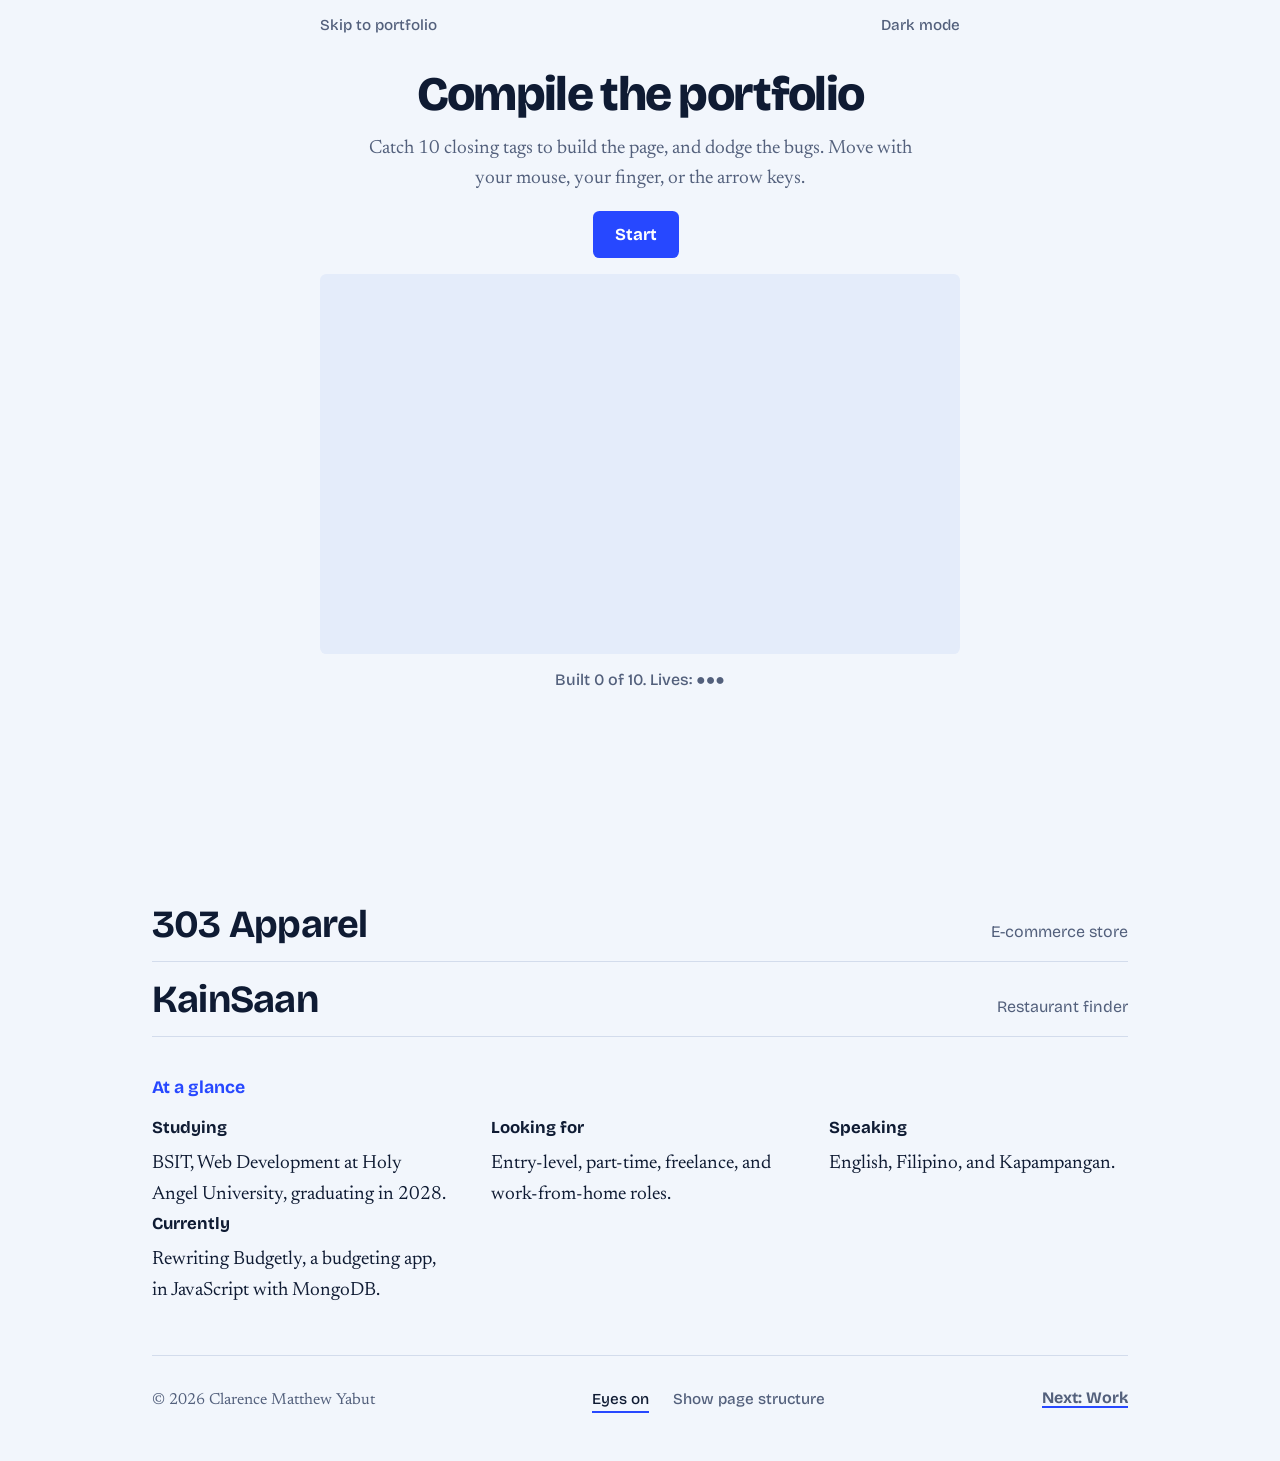
==== portfolio-site/index.html @ e2166342 "Fixed Bugs: Broken Eyes animation. Missing Image files added." ====
<!DOCTYPE html>
<html lang="en">
<head>
<meta charset="utf-8">
<meta name="viewport" content="width=device-width, initial-scale=1, viewport-fit=cover">
<title>Clarence Matthew Yabut – Web Developer</title>
<meta name="description" content="Clarence Matthew Yabut is a web development student in Angeles City building full-stack web apps. See his projects and certifications, and get in touch.">
<meta name="theme-color" content="#2748ff">
<meta property="og:type" content="website">
<meta property="og:title" content="Clarence Matthew Yabut, Web Developer">
<meta property="og:description" content="Full-stack web projects, certifications, and contact details.">
<link rel="icon" href="favicon.svg" type="image/svg+xml">
<link rel="stylesheet" href="https://fonts.googleapis.com/css2?family=Bricolage+Grotesque:opsz,wght@12..96,400;12..96,500;12..96,700;12..96,800&family=Newsreader:opsz,wght@6..72,400;6..72,500&display=swap">
<link rel="stylesheet" href="css/styles.css">
</head>
<body>
<div id="game" role="dialog" aria-modal="true" aria-labelledby="gtitle">
  <noscript><style>#game{display:none}</style></noscript>
  <div class="gtop"><button class="pill" type="button" id="gskip">Skip to portfolio</button><button class="pill" type="button" data-theme-toggle>Dark mode</button></div>
  <h1 id="gtitle">Compile the portfolio</h1>
  <p id="gmsg">Catch 10 closing tags to build the page, and dodge the bugs. Move with your mouse, your finger, or the arrow keys.</p>
  <button class="cta" type="button" id="gstart">Start</button>
  <canvas id="gcv" aria-hidden="true"></canvas>
  <p id="ghud">Built 0 of 10. Lives: ●●●</p>
</div>
<div id="lb" hidden><img alt=""><button class="pill" type="button" id="lbx">Close</button></div>
<div id="prog" aria-hidden="true"></div>
<div class="eyes" id="eyes" aria-hidden="true"></div>
<div class="wrap">
  <header class="top">
    <a class="logo" href="#home" aria-label="Clarence Yabut, home"><svg viewBox="125 200 385 180" fill="none" stroke-width="14" stroke-linejoin="miter" stroke-linecap="butt" aria-hidden="true"><path d="M245 217 L160 292 L245 367" stroke="currentColor"/><path class="sl" d="M335 217 L268 367" stroke="var(--accent)"/><path d="M358 218 L413 270 M497 215 L347 367" stroke="currentColor"/></svg></a>
    <nav aria-label="Main">
      <a href="#work">Work</a>
      <a href="#about">About</a>
      <a href="#certifications">Certifications</a>
      <a href="#recommendations">Recommendations</a>
      <a href="#contact">Contact</a>
    </nav>
    <button class="pill" type="button" data-theme-toggle>Dark mode</button>
  </header>

  <main id="main">
    <div data-view="home" data-title="Home">
      <div class="hero">
        <svg class="hero-mark" viewBox="125 200 385 180" fill="none" stroke-width="10" stroke-linecap="butt" stroke-linejoin="miter" aria-hidden="true"><path pathLength="1" d="M245 217 L160 292 L245 367" stroke="currentColor"/><path pathLength="1" d="M335 217 L268 367" stroke="var(--accent)"/><path pathLength="1" d="M358 218 L413 270" stroke="currentColor"/><path pathLength="1" d="M497 215 L347 367" stroke="currentColor"/></svg>
        <h1 class="name" tabindex="-1">Clarence <span>Yabut</span></h1>
        <p class="lede">I build web apps from the database up, and I care how they feel to use.</p>
        <p class="status"><i aria-hidden="true"></i><span><b>Open to work:</b> entry-level, part-time, freelance, and remote. I’m in Angeles City, where it’s <b id="clock">–</b> right now.</span></p>
        <a class="cta" href="#work">See my work</a><a class="cta alt" href="#contact">Get in touch</a>
      </div>
      <div class="page">
        <h2>Recent projects</h2>
        <ul class="big-links">
          <li><a href="#ridersafe">RiderSafe<small>Rider safety app</small></a></li>
          <li><a href="#work">303 Apparel<small>E-commerce store</small></a></li>
          <li><a href="#work">KainSaan<small>Restaurant finder</small></a></li>
        </ul>
        <h2>At a glance</h2>
        <div class="cols facts">
          <div><b>Studying</b><p>BSIT, Web Development at Holy Angel University, graduating in 2028.</p></div>
          <div><b>Looking for</b><p>Entry-level, part-time, freelance, and work-from-home roles.</p></div>
          <div><b>Speaking</b><p>English, Filipino, and Kapampangan.</p></div>
          <div><b>Currently</b><p>Rewriting Budgetly, a budgeting app, in JavaScript with MongoDB.</p></div>
        </div>
      </div>
    </div>

    <div class="page" data-view="work" data-title="Work" hidden>
      <h1 tabindex="-1">Work</h1>
      <article class="project">
        <div><h3>RiderSafe</h3><p class="meta">Academic project that I led. PHP, MySQL, JavaScript, and AJAX.</p><button class="zoom" type="button" aria-label="View the RiderSafe logo larger"><img class="thumb sq" src="assets/img/ridersafe-logo.jpg" alt="RiderSafe logo: a blue motorcycle helmet on a map pin with a green check mark" width="640" height="640" loading="lazy"></button></div>
        <div><p>A motorcycle rider safety app with scheduled GPS check-ins and an emergency SOS. It was deployed and stayed public for several months.</p><a href="#ridersafe">Read the case study</a></div>
      </article>
      <article class="project">
        <div><h3>303 Apparel</h3><p class="meta">Group project with five classmates, led by me. HTML, CSS, JavaScript, Node.js, Express, and MongoDB.</p><button class="zoom" type="button" aria-label="View the 303 Apparel logo larger"><img class="thumb sq" src="assets/img/303-apparel-logo.jpg" alt="303 Apparel logo: a cream square frame with the brand name in bold type on navy" width="640" height="640" loading="lazy"></button></div>
        <div><p>A full-stack apparel store with a product catalog, search and filters, a cart and checkout, promo codes, and an admin dashboard for managing products, customers, and messages. It’s a demo store built for class, so nothing is actually sold.</p><a href="https://three03apparel-store.onrender.com/index.html" target="_blank" rel="noopener">Live demo</a>&emsp;<a href="https://github.com/thebeancheese/303apparel-store" target="_blank" rel="noopener">GitHub</a></div>
      </article>
      <article class="project">
        <div><h3>KainSaan</h3><p class="meta">Group project with two classmates, led by me. Express and MongoDB, deployed on Render.</p><button class="zoom" type="button" aria-label="View the KainSaan logo larger"><img class="thumb sq" src="assets/img/kainsaan-logo.jpg" alt="KainSaan logo: a red map pin with a small yellow jeepney on top, on teal" width="640" height="640" loading="lazy"></button></div>
        <div><p>A restaurant finder that helps people decide where to eat. Visitors browse restaurants and cuisines, and there’s an admin page for the data.</p><a href="https://kainsaan.onrender.com/" target="_blank" rel="noopener">Live site</a></div>
      </article>
      <article class="project">
        <div><h3>Coursework projects</h3><p class="meta">HTML, CSS, JavaScript, PHP, Java, Python, SQL, MongoDB</p></div>
        <div><p>Projects from my web programming, dynamic web applications, and information management classes, all kept in GitHub repositories.</p><a href="https://github.com/cm-f-yabut11" target="_blank" rel="noopener">Browse my GitHub</a></div>
      </article>
      <article class="project">
        <div><h3>Student council events</h3><p class="meta">Events Committee, July 2024 to March 2026</p></div>
        <div><p>I helped plan, prepare, and run department events, coordinating with council members and other students.</p></div>
      </article>
    </div>

    <div class="page" data-view="ridersafe" data-title="RiderSafe" hidden>
      <a class="back" href="#work">Back to work</a>
      <h1 tabindex="-1">RiderSafe</h1>
      <p>A full-stack web app for motorcycle rider safety, scheduled check-ins, and emergency communication. I came up with the concept, led the planning, and built and deployed it with my group.</p>
      <div class="demo">
        <div class="stage"><button class="sos" id="sos" type="button">SOS</button></div>
        <div class="controls">
          <label><span>Color</span><span class="sw" id="sw"></span></label>
          <label><span>Size</span><input type="range" id="size" min="64" max="140" value="96" aria-label="Button size"></label>
          <label><span>Text</span><input type="text" id="txt" value="SOS" maxlength="8" aria-label="Button text"></label>
        </div>
        <p id="msg" aria-live="polite">Try it: riders can customize their safety button like this. Tap it to send a check-in.</p>
      </div>
      <h2>What I built</h2>
      <ul class="feat">
        <li>Sign-up and login with password hashing and PHP session management.</li>
        <li>GPS check-ins using the browser’s Geolocation API, with missed check-in detection and adjustable monitoring intervals.</li>
        <li>An emergency SOS system with AJAX dashboards, notifications, and Google Maps location sharing.</li>
        <li>A responsive, mobile-first interface with a customizable safety button (color, size, sound, and text).</li>
      </ul>
      <h2>Result</h2>
      <p>The app was deployed and stayed publicly accessible for several months. I completed about 80–90% of the planned functionality.</p>
      <p>Built with PHP, MySQL, JavaScript, HTML, CSS, AJAX, Google Maps, and the HTML5 Geolocation API.</p>
    </div>

    <div class="page" data-view="about" data-title="About" hidden>
      <h1 tabindex="-1">About</h1>
      <p>I’m a third-year BSIT Web Development student at Holy Angel University. I build projects with HTML, CSS, JavaScript, PHP, and databases, and I also design in Figma and create content.</p>
      <p>Before tech, I worked at school bazaars and on a student council events team, which taught me sales, customer service, and working with a group. I speak English, Filipino, and Kapampangan.</p>
      <h2>Skills</h2>
      <div class="filters" role="group" aria-label="Filter skills"><button class="pill" type="button" data-f="all" aria-pressed="true">All</button><button class="pill" type="button" data-f="web" aria-pressed="false">Web</button><button class="pill" type="button" data-f="data" aria-pressed="false">Databases</button><button class="pill" type="button" data-f="design" aria-pressed="false">Design</button></div>
      <ul class="stack" aria-label="Skills">
        <li data-g="web">HTML</li><li data-g="web">CSS</li><li data-g="web">JavaScript</li><li data-g="web">PHP</li><li data-g="web">Java</li><li data-g="web">Python</li><li data-g="data">MySQL</li><li data-g="data">MongoDB</li><li data-g="design">Figma</li><li data-g="design">Canva</li>
      </ul>
      <div class="cols">
        <div><h2>Education</h2><ul class="tl"><li><b>BSIT, Web Development</b><span>Holy Angel University, June 2024 to 2028</span></li><li><b>ABM</b><span>Holy Family Academy, 2022 to 2024</span></li></ul></div>
        <div><h2>Experience</h2><ul class="tl"><li><b>Events Committee</b><span>College Student Council, July 2024 to March 2026</span></li><li><b>Bazaar team</b><span>School and community bazaar, December 2023 to March 2024</span></li></ul></div>
        <div><h2>Languages</h2><ul class="tl"><li><b>Kapampangan</b><span>Native</span></li><li><b>Filipino</b><span>Fluent</span></li><li><b>English</b><span>Fluent</span></li></ul></div>
      </div>
    </div>

    <div class="page" data-view="certifications" data-title="Certifications" hidden>
      <h1 tabindex="-1">Certifications</h1>
      <div class="filters" role="group" aria-label="Filter certifications"><button class="pill" type="button" data-f="all" aria-pressed="true">All</button><button class="pill" type="button" data-f="web" aria-pressed="false">Web</button><button class="pill" type="button" data-f="creative" aria-pressed="false">Design and marketing</button><button class="pill" type="button" data-f="it" aria-pressed="false">IT</button></div>
      <ul class="cert">
        <li><time>Aug 2026</time><div><b>Content Marketing Certified</b><small>HubSpot Academy</small></div></li>
        <li><time>Aug 2026</time><div><b>Introduction to Graphic Design; Basics of UI/UX</b><small>Simplilearn</small></div></li>
        <li><time>Aug 2026</time><div><b>Website UI/UX Designing using ChatGPT</b><small>Simplilearn</small></div></li>
        <li><time>Oct 2025</time><div><b>JavaScript Essentials 1</b><small>Cisco Networking Academy</small></div></li>
        <li><time>Oct 2025</time><div><b>Responsive Web Design</b><small>freeCodeCamp</small></div></li>
        <li><time>Sep 2025</time><div><b>Introduction to Figma</b><small>Simplilearn</small></div></li>
        <li><time>Mar 2025</time><div><b>CompTIA IT Fundamentals+ (ITF+)</b><small>CompTIA</small></div></li>
      </ul>
    </div>

    <div class="page" data-view="recommendations" data-title="Recommendations" hidden>
      <h1 tabindex="-1">Recommendations</h1>
      <p>What the people I’ve worked with and learned from have to say.</p>
      <div class="filters" role="group" aria-label="Filter recommendations"><button class="pill" type="button" data-f="all" aria-pressed="true">All</button><button class="pill" type="button" data-f="faculty" aria-pressed="false">Faculty</button><button class="pill" type="button" data-f="stuco" aria-pressed="false">Student council</button><button class="pill" type="button" data-f="peers" aria-pressed="false">Classmates</button></div>
      <div class="quotes">
        <figure class="quote" data-g="faculty"><span class="tag">Sample</span><blockquote><p>Lorem ipsum dolor sit amet, consectetur adipiscing elit, sed do eiusmod tempor incididunt ut labore et dolore magna aliqua.</p></blockquote><figcaption><b>Lorem Ipsum</b><span>Dolor sit amet, consectetur</span></figcaption></figure>
        <figure class="quote" data-g="faculty"><span class="tag">Sample</span><blockquote><p>Ut enim ad minim veniam, quis nostrud exercitation ullamco laboris nisi ut aliquip ex ea commodo consequat.</p></blockquote><figcaption><b>Dolor Sitamet</b><span>Adipiscing elit, sed do</span></figcaption></figure>
        <figure class="quote" data-g="stuco"><span class="tag">Sample</span><blockquote><p>Duis aute irure dolor in reprehenderit in voluptate velit esse cillum dolore eu fugiat nulla pariatur.</p></blockquote><figcaption><b>Consectetur Elit</b><span>Eiusmod tempor incididunt</span></figcaption></figure>
        <figure class="quote" data-g="peers"><span class="tag">Sample</span><blockquote><p>Excepteur sint occaecat cupidatat non proident, sunt in culpa qui officia deserunt mollit anim id est laborum.</p></blockquote><figcaption><b>Sed Eiusmod</b><span>Ut labore et dolore</span></figcaption></figure>
      </div>
    </div>

    <div class="page" data-view="contact" data-title="Contact" hidden>
      <h1 tabindex="-1">Contact</h1>
      <p>I’m open to entry-level, part-time, freelance, and work-from-home roles.</p>
      <a class="big" href="mailto:cmf.yabut@gmail.com">cmf.yabut@gmail.com</a>
      <p><button class="pill" id="copy" type="button">Copy email</button> <span id="copied" aria-live="polite"></span></p>
      <p><a href="https://github.com/cm-f-yabut11" target="_blank" rel="noopener">GitHub</a>&emsp;<a href="https://www.linkedin.com/in/clarence-yabut-7a6819312/" target="_blank" rel="noopener">LinkedIn</a></p>
      <h2>Send a message</h2>
      <form class="cform" id="cform" novalidate>
        <label>Your name<input type="text" id="cn" autocomplete="name"></label>
        <label>Your email<input type="email" id="ce" autocomplete="email"></label>
        <label>What is it about?<select id="ct"><option>A job or internship</option><option>A freelance project</option><option>Just saying hi</option></select></label>
        <label>Message<textarea id="cm" rows="5" maxlength="800"></textarea></label>
        <div class="frow"><button class="cta" type="submit">Write the email</button><span id="ccount">0 / 800</span><button class="pill" type="button" id="ccopy" hidden>Copy message</button></div>
        <p id="cstatus" aria-live="polite"></p>
      </form>
      <div class="cols">
        <div><h2>I can help with</h2><ul class="feat"><li>Websites and full-stack web apps</li><li>UI design in Figma</li><li>Promo graphics and short videos</li></ul></div>
        <div><h2>Good to know</h2><ul class="feat"><li>I’m on Philippine Time (UTC+8)</li><li>Open to part-time, freelance, and remote work</li><li>English, Filipino, and Kapampangan</li></ul></div>
      </div>
    </div>
  </main>

  <footer><span>© 2026 Clarence Matthew Yabut</span><div class="tools">
      <button class="pill" id="eyeBtn" type="button" aria-pressed="true">Eyes on</button>
      <button class="pill" id="inspect" type="button" aria-pressed="false">Show page structure</button>
    </div><a id="next" href="#work">Next: Work</a></footer>
</div>
<script src="js/main.js"></script>
</body>
</html>
---- portfolio-site/css/styles.css ----
:root{
  --paper:#f2f6fc;--ink:#0f1b33;--muted:#53607c;--line:#d3dcec;--accent:#2748ff;--tint:#e4ecfa;--sun:#ffc94a;--on-accent:#fff;--ok:#1b8a4b;--sos:#d92d20;--eye:#fff;
  --display:"Bricolage Grotesque","Helvetica Neue",Arial,sans-serif;
  --body:"Newsreader",Georgia,"Times New Roman",serif;
  box-sizing:border-box;padding-top:env(safe-area-inset-top,0px);padding-bottom:env(safe-area-inset-bottom,0px);
}
:root[data-theme="dark"]{--paper:#0e1424;--ink:#e8eefc;--muted:#97a5c6;--line:#243049;--accent:#7e93ff;--tint:#17223a;--sun:#f5c04e;--on-accent:#0e1424;--ok:#4cc27d;--eye:#dfe6f7}
html{scroll-padding-top:env(safe-area-inset-top,0px)}
*,*::before,*::after{box-sizing:border-box}
[hidden]{display:none!important}
body{margin:0;background:var(--paper);color:var(--ink);font:400 1.2rem/1.6 var(--body);min-height:100vh}
a{color:inherit;text-decoration-color:var(--accent);text-underline-offset:.2em;text-decoration-thickness:2px}
a:hover{color:var(--accent)}
:focus-visible{outline:3px solid var(--accent);outline-offset:3px}
.eyes{position:fixed;inset:0;z-index:0;pointer-events:none;overflow:hidden}
.eye{position:absolute;width:var(--s);height:var(--s);margin:calc(var(--s)/-2) 0 0 calc(var(--s)/-2);border-radius:50%;background:var(--eye);border:2px solid var(--ink);opacity:.4;display:grid;place-items:center;transition:transform .12s}
.eye.blink{transform:scaleY(.08)}
.pupil{width:42%;height:42%;border-radius:50%;background:var(--accent);position:relative;transition:transform .08s linear}
.pupil::after{content:"";position:absolute;width:30%;height:30%;border-radius:50%;background:var(--eye);top:18%;left:20%}
@media (pointer:coarse),(max-width:700px){.eyes{display:none}}
body.no-eyes .eyes{display:none}
.wrap{position:relative;z-index:1;max-width:64rem;margin:0 auto;padding:0 1.5rem}
header.top{display:flex;justify-content:space-between;align-items:center;gap:1rem;flex-wrap:wrap;padding:1.5rem 0;font-family:var(--display);font-weight:700}
header.top .logo{text-decoration:none;font-size:1.3rem}
nav{display:flex;gap:1.25rem;align-items:center;flex-wrap:wrap;font-size:1rem}
nav a{text-decoration:none;padding-bottom:.1rem;background:linear-gradient(var(--accent),var(--accent)) 0 100%/0 2px no-repeat;transition:background-size .25s ease}
nav a:hover,nav a[aria-current="page"]{background-size:100% 2px;color:inherit}
.pill{font:500 .95rem var(--display);background:none;color:var(--muted);border:0;border-bottom:2px solid transparent;border-radius:0;padding:0 0 .1rem;cursor:pointer;transition:color .15s,border-color .15s}
.pill[aria-pressed="true"]{color:var(--ink);border-bottom-color:var(--accent)}
.tools{display:flex;gap:1.5rem;flex-wrap:wrap}
.hero{padding:clamp(2.5rem,8vw,5.5rem) 0 clamp(2rem,6vw,3.5rem)}
h1{font:800 clamp(2.6rem,7vw,4.5rem)/1 var(--display);letter-spacing:-.035em;margin:0 0 1.5rem}
h1.name{font-size:clamp(3.2rem,13vw,9.5rem);line-height:.9;letter-spacing:-.05em}
h1.name span{display:block;color:transparent;-webkit-text-stroke:2px var(--ink)}
.lede{font:500 clamp(1.4rem,3.4vw,2.1rem)/1.25 var(--display);letter-spacing:-.015em;max-width:30ch;margin:0 0 1.75rem}
.status{display:flex;flex-wrap:wrap;align-items:center;gap:.5rem .6rem;margin:0 0 2rem;font:500 1rem var(--display);color:var(--muted)}
.status i{width:.7rem;height:.7rem;border-radius:50%;background:var(--ok);box-shadow:0 0 0 4px color-mix(in srgb,var(--ok) 25%,transparent)}
.status b{color:var(--ink)}
.cta{display:inline-block;font:700 1.05rem var(--display);background:var(--accent);color:var(--on-accent);padding:.8rem 1.4rem;border-radius:.4rem;text-decoration:none;margin-right:.5rem}
.cta.alt{background:transparent;color:var(--ink);border:2px solid var(--ink)}
.cta:hover{color:var(--on-accent);filter:brightness(1.1)}
.cta.alt:hover{color:var(--ink)}
.page{padding:0 0 3rem}
.page>p{max-width:38rem}
h2{font:700 1.1rem var(--display);margin:2.5rem 0 1rem;color:var(--muted)}
.project{display:grid;grid-template-columns:minmax(0,1fr) minmax(0,2fr);gap:.5rem 2rem;padding:1.5rem 0;border-bottom:1px solid var(--line)}
.project:last-child{border-bottom:0}
.project h3{font:700 1.6rem/1.2 var(--display);margin:0}
.project .meta{font:400 .95rem var(--display);color:var(--muted);margin:.35rem 0 0}
.project p{margin:0 0 .8rem}
.demo{display:grid;grid-template-columns:auto 1fr;gap:1.25rem 1.75rem;align-items:center;margin:1.5rem 0;padding:1.25rem;border-radius:.6rem;background:var(--tint)}
.stage{display:grid;place-items:center;width:10rem;height:10rem}
.sos{width:var(--size,96px);height:var(--size,96px);border-radius:50%;border:0;background:var(--sos);color:#fff;font:800 1.2rem var(--display);cursor:pointer;box-shadow:0 6px 0 color-mix(in srgb,var(--sos) 55%,#000)}
.sos:active{transform:translateY(4px);box-shadow:0 2px 0 color-mix(in srgb,var(--sos) 55%,#000)}
.sos.sent{animation:ping .6s ease-out}
@keyframes ping{0%{outline:0 solid color-mix(in srgb,var(--sos) 50%,transparent)}100%{outline:22px solid transparent}}
.controls{display:grid;gap:.6rem;font:500 .95rem var(--display);color:var(--muted)}
.controls label{display:flex;align-items:center;gap:.75rem}
.controls label>span:first-child{width:3.2rem}
.sw{display:flex;gap:.5rem}
.sw button{width:1.6rem;height:1.6rem;border-radius:50%;border:2px solid var(--paper);box-shadow:0 0 0 1px var(--line);cursor:pointer}
.sw button[aria-pressed="true"]{box-shadow:0 0 0 3px var(--ink)}
.controls input[type=text]{width:6rem;font:700 .95rem var(--display);padding:.3rem .5rem;border:1px solid var(--line);border-radius:.3rem;background:transparent;color:var(--ink)}
.demo p{grid-column:1/-1;margin:0;font:500 .95rem var(--display);color:var(--muted)}
.feat{padding-left:1.2rem;max-width:40rem}
.feat li{margin:.3rem 0}
.stack{list-style:none;margin:0 0 1.5rem;padding:0;display:flex;flex-wrap:wrap;gap:.5rem}
.stack li{font:700 .95rem var(--display);border-radius:.3rem;padding:.25rem .65rem;background:var(--tint);color:var(--accent)}
.cert{list-style:none;margin:0 0 0 .4rem;padding:0;border-left:2px solid var(--line)}
.cert li{position:relative;display:grid;grid-template-columns:8rem minmax(0,1fr);gap:.1rem 1.5rem;padding:.8rem 0 .8rem 1.5rem}
.cert li::before{content:"";position:absolute;left:-.5rem;top:1.25rem;width:.8rem;height:.8rem;border-radius:50%;background:var(--paper);border:2px solid var(--accent)}
.cert time{font:700 .95rem var(--display);color:var(--muted);padding-top:.15rem}
.cert b{font:700 1.15rem/1.3 var(--display)}
.cert small{display:block;color:var(--muted);font-size:1rem}
a.big{font:800 clamp(1.5rem,5vw,3rem)/1.1 var(--display);letter-spacing:-.02em;overflow-wrap:anywhere}
.back{font:700 1rem var(--display);display:inline-block;margin:0 0 1rem}
footer{padding:2rem 0 3rem;color:var(--muted);font-size:1rem;border-top:1px solid var(--line)}
::selection{background:var(--sun);color:#16181d}
h2{color:var(--accent)}
.logo svg{height:1.9rem;width:auto;display:block}
.logo .sl{transform-box:fill-box;transform-origin:center;transition:transform .25s}
.logo:hover .sl,.logo:focus-visible .sl{transform:rotate(-10deg)}
.pill:hover{color:var(--ink);border-bottom-color:var(--line)}
.pill[aria-pressed="true"]:hover{border-bottom-color:var(--accent)}
#copy{color:var(--ink);border-bottom-color:var(--accent)}
.filters{display:flex;gap:1.5rem;flex-wrap:wrap;margin:0 0 1.5rem}
.project{margin:0 -1rem;padding-left:1rem;padding-right:1rem;border-left:3px solid transparent;transition:border-color .2s,background .2s}
.project:hover{border-left-color:var(--accent);background:var(--tint)}
.cert li::before{background:var(--tint)}
footer{display:flex;justify-content:space-between;gap:1rem;flex-wrap:wrap}
#next{font:700 1rem var(--display)}
.quotes{display:grid;grid-template-columns:repeat(auto-fit,minmax(18rem,1fr));gap:1rem}
.quote{position:relative;margin:0;padding:3rem 1.25rem 1.25rem;background:var(--tint);border-radius:.3rem;display:flex;flex-direction:column;gap:1rem}
.quote::before{content:"\201C";position:absolute;top:.5rem;left:1.1rem;font:800 3.5rem/1 var(--display);color:var(--accent)}
.quote blockquote{margin:0;flex:1}
.quote blockquote p{margin:0}
.quote figcaption b{display:block;font:700 1.05rem var(--display)}
.quote figcaption span{font:400 .95rem var(--display);color:var(--muted)}
.tag{position:absolute;top:.75rem;right:.75rem;font:700 .7rem var(--display);letter-spacing:.04em;text-transform:uppercase;color:var(--muted);border:1px solid var(--line);border-radius:999px;padding:.1rem .5rem}
.hero{position:relative}
.hero>*:not(.hero-mark){position:relative}
.hero-mark{position:absolute;right:0;bottom:1rem;width:min(38vw,22rem);color:var(--ink);opacity:.22;pointer-events:none}
.hero-mark path{stroke-dasharray:1;stroke-dashoffset:1;animation:draw 1.3s ease-out forwards}
.hero-mark path:nth-child(2){animation-delay:.25s}.hero-mark path:nth-child(3){animation-delay:.5s}.hero-mark path:nth-child(4){animation-delay:.65s}
@keyframes draw{to{stroke-dashoffset:0}}
.big-links{list-style:none;margin:0;padding:0;border-top:1px solid var(--line)}
.big-links a{display:flex;justify-content:space-between;align-items:baseline;gap:1rem;padding:1rem 0;border-bottom:1px solid var(--line);text-decoration:none;font:700 clamp(1.4rem,4vw,2.4rem)/1.1 var(--display);letter-spacing:-.02em;transition:padding .2s,color .2s}
.big-links a:hover{padding-left:.75rem;color:var(--accent)}
.big-links small{font:400 1rem var(--display);color:var(--muted);letter-spacing:0}
.cols{display:grid;grid-template-columns:repeat(auto-fit,minmax(15rem,1fr));gap:0 2.5rem}
.facts b{font:700 1.05rem var(--display)}
.facts p{margin:.25rem 0 0}
.tl{list-style:none;margin:0;padding:0}
.tl li{padding:.6rem 0;border-bottom:1px solid var(--line)}
.tl b{display:block;font:700 1.1rem var(--display)}
.tl span{color:var(--muted);font-size:1rem}
.thumb{display:block;margin-top:1rem;width:100%;max-width:11rem;height:7rem;border-radius:.3rem;object-fit:cover;object-position:center 28%;transition:transform .3s}
.stack li{transition:transform .15s}.stack li:hover{transform:translateY(-3px)}
.js .rv{opacity:0;transform:translateY(14px);transition:opacity .5s ease,transform .5s ease,background .2s,border-color .2s}
.js .rv.in{opacity:1;transform:none}
@media (prefers-reduced-motion:reduce){.hero-mark path{animation:none;stroke-dashoffset:0}}
body.gaming{overflow:hidden}
#game{position:fixed;inset:0;z-index:50;background:var(--paper);display:flex;flex-direction:column;align-items:center;gap:1rem;padding:calc(1rem + env(safe-area-inset-top,0px)) 1rem calc(1rem + env(safe-area-inset-bottom,0px));overflow:auto;transition:opacity .5s}
#game.out{opacity:0;pointer-events:none}
#game .gtop{width:100%;max-width:640px;display:flex;justify-content:space-between}
#game h1{font-size:clamp(2rem,6vw,3rem);margin:1rem 0 0;text-align:center}
#gmsg{margin:0;text-align:center;max-width:34rem;color:var(--muted)}
#gcv{background:var(--tint);border-radius:.4rem;touch-action:none}
#ghud{margin:0;font:500 1rem var(--display);color:var(--muted)}
button.cta{border:0;cursor:pointer}
.zoom{display:block;padding:0;border:0;background:none;cursor:zoom-in;margin-top:1rem}
.zoom .thumb{margin-top:0}
.thumb.tall{height:auto;max-width:9rem;object-position:center}
#lb{position:fixed;inset:0;z-index:40;background:rgba(10,16,32,.9);display:flex;flex-direction:column;align-items:center;justify-content:center;gap:1rem;padding:1rem}
#lb img{max-height:82vh;max-width:100%;object-fit:contain;border-radius:.3rem}
#lb .pill{color:#fff}
body{transition:background-color .3s ease,color .3s ease}
#prog{position:fixed;top:0;left:0;right:0;height:3px;background:var(--accent);transform:scaleX(0);transform-origin:0 50%;z-index:30;pointer-events:none}
.js .cert{border-left-color:transparent;position:relative}
.js .cert::before{content:"";position:absolute;left:-2px;top:0;bottom:0;width:2px;background:var(--line);transform:scaleY(0);transform-origin:top;transition:transform 1.2s ease}
.js .cert.in::before{transform:none}
.thumb.sq{height:auto;aspect-ratio:1;max-width:8rem;object-fit:cover;object-position:center}
.cform{display:grid;gap:1.25rem;max-width:36rem;margin-bottom:1rem}
.cform label{display:grid;gap:.25rem;font:500 .95rem var(--display);color:var(--muted)}
.cform input,.cform select,.cform textarea{font:400 1.1rem var(--body);color:var(--ink);background:transparent;border:0;border-bottom:2px solid var(--line);border-radius:0;padding:.4rem 0;transition:border-color .2s}
.cform select,.cform option{background:var(--paper)}
.cform textarea{resize:vertical}
.cform input:focus,.cform select:focus,.cform textarea:focus{outline:0;border-bottom-color:var(--accent)}
.cform [aria-invalid="true"]{border-bottom-color:var(--sos)}
.frow{display:flex;align-items:center;gap:1rem;flex-wrap:wrap}
#ccount{font:500 .9rem var(--display);color:var(--muted)}
#cstatus{margin:0;font:500 1rem var(--display);min-height:1.5em}
body.inspect [data-tag]{outline:1px dashed var(--accent);outline-offset:-1px;position:relative}
body.inspect [data-tag]::before{content:attr(data-tag);position:absolute;top:0;left:0;z-index:2;background:var(--accent);color:var(--on-accent);font:700 .7rem/1 var(--display);padding:.2rem .35rem}
@media (max-width:640px){.project{grid-template-columns:1fr}.cert li{grid-template-columns:1fr}.demo{grid-template-columns:1fr}}
@media (prefers-reduced-motion:reduce){.sos.sent{animation:none}.eye,.pupil{transition:none}}
@media (prefers-reduced-motion:no-preference){[data-view]:not([hidden]){animation:rise .45s ease-out both}@keyframes rise{from{opacity:0;transform:translateY(.5rem)}}}
.project:hover .zoom .thumb{transform:scale(1.04) rotate(-1.5deg)}
a{transition:text-underline-offset .2s,color .2s}
a:hover{text-underline-offset:.35em}
.cta{transition:transform .15s,filter .15s}
.cta:hover{transform:translateY(-2px)}
.cta:active{transform:none}
#next{transition:transform .2s}
#next:hover{transform:translateX(4px)}
@media (prefers-reduced-motion:no-preference){
.hero>.lede,.hero>.status,.hero>.cta{animation:rise .6s ease-out both}
.hero>.lede{animation-delay:.12s}
.hero>.status{animation-delay:.24s}
.hero>.cta{animation-delay:.36s}
.hero>.cta+.cta{animation-delay:.42s}
[data-g]:not([hidden]){animation:pop .3s ease backwards}
@keyframes pop{from{opacity:0;transform:translateY(6px)}}
.cert li.in::before{animation:dot .45s ease .15s backwards}
@keyframes dot{from{transform:scale(0)}}
}
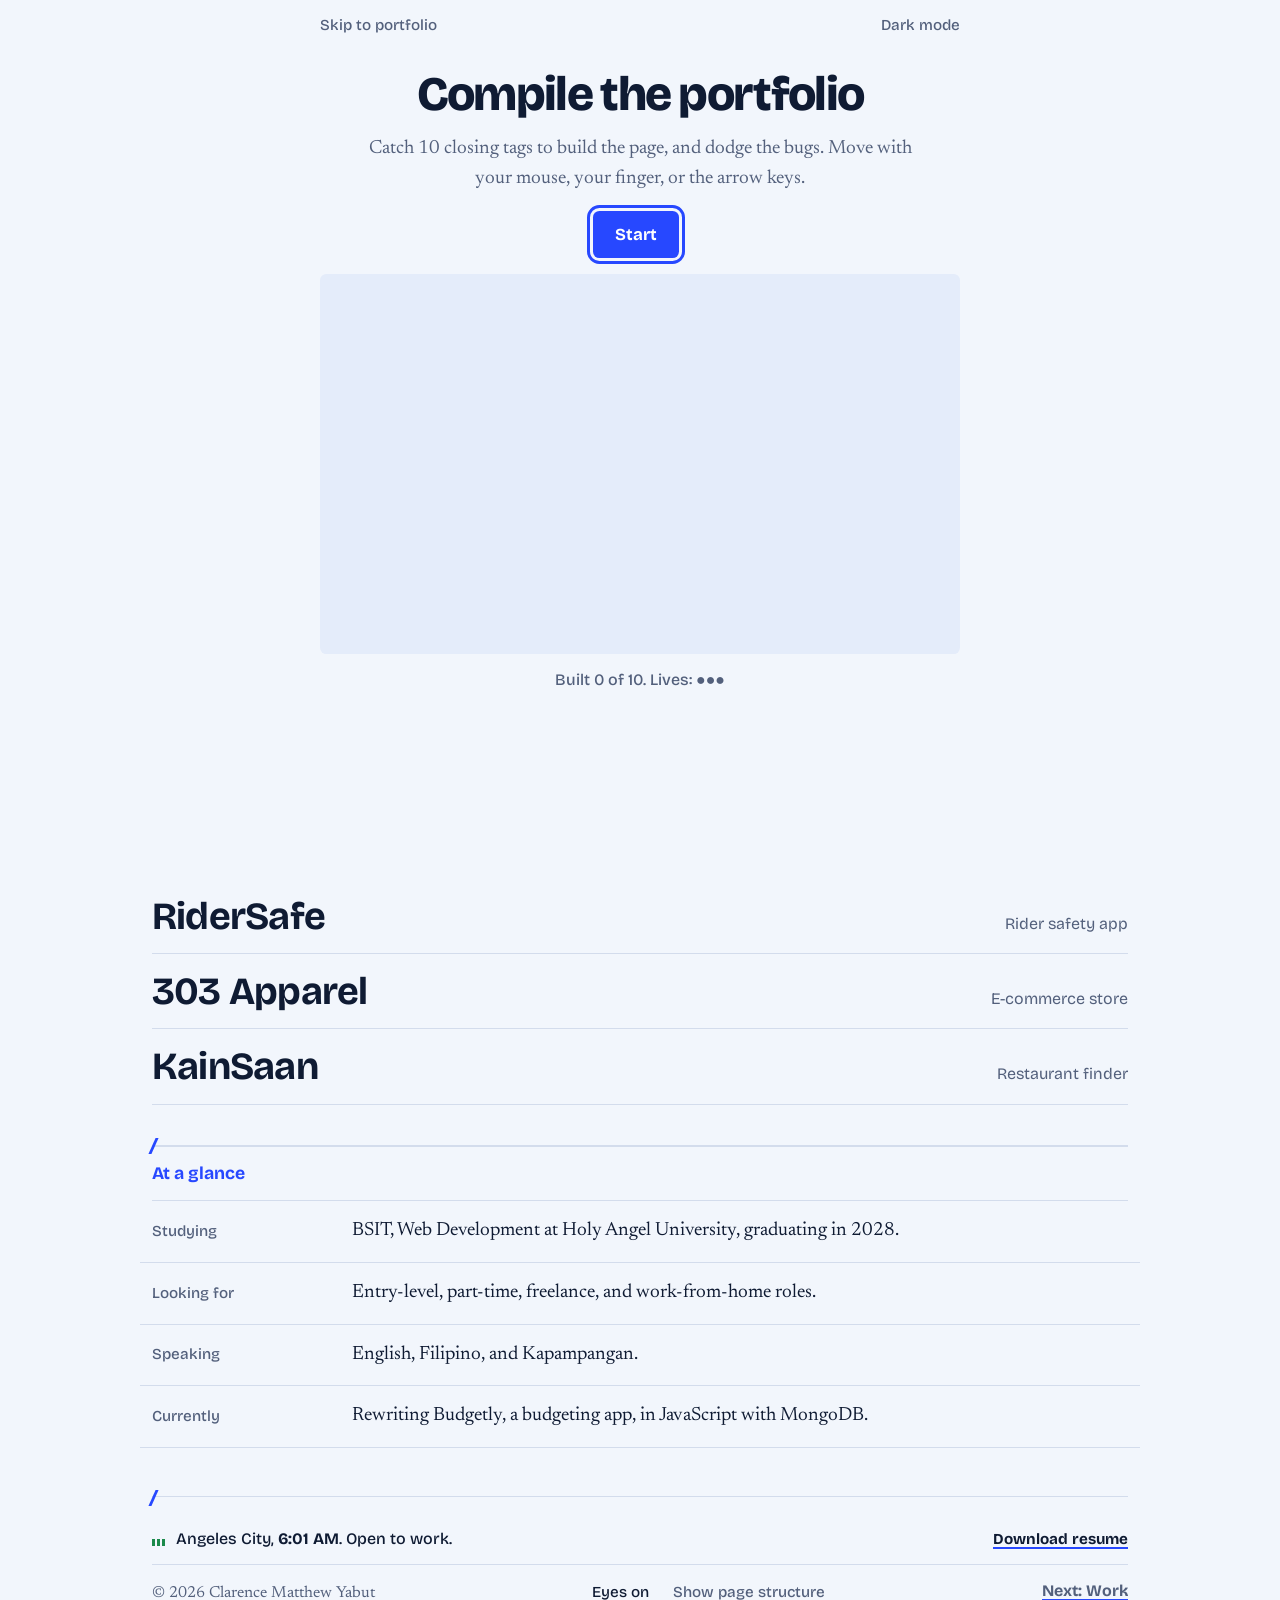
==== commit f2fa2592: "Site updates. Aesthetics and Functions." ====
--- a/portfolio-site/index.html
+++ b/portfolio-site/index.html
@@ -10,6 +10,15 @@
 <meta property="og:title" content="Clarence Matthew Yabut, Web Developer">
 <meta property="og:description" content="Full-stack web projects, certifications, and contact details.">
 <link rel="icon" href="favicon.svg" type="image/svg+xml">
+<link rel="canonical" href="https://cfyabut-portfolio.onrender.com/">
+<meta property="og:url" content="https://cfyabut-portfolio.onrender.com/">
+<meta property="og:image" content="https://cfyabut-portfolio.onrender.com/assets/img/og-card.png">
+<meta property="og:image:width" content="1200">
+<meta property="og:image:height" content="630">
+<meta property="og:image:alt" content="Clarence Yabut, web developer">
+<meta name="twitter:card" content="summary_large_image">
+<link rel="preconnect" href="https://fonts.googleapis.com">
+<link rel="preconnect" href="https://fonts.gstatic.com" crossorigin>
 <link rel="stylesheet" href="https://fonts.googleapis.com/css2?family=Bricolage+Grotesque:opsz,wght@12..96,400;12..96,500;12..96,700;12..96,800&family=Newsreader:opsz,wght@6..72,400;6..72,500&display=swap">
 <link rel="stylesheet" href="css/styles.css">
 </head>
@@ -23,10 +32,12 @@
   <canvas id="gcv" aria-hidden="true"></canvas>
   <p id="ghud">Built 0 of 10. Lives: ●●●</p>
 </div>
-<div id="lb" hidden><img alt=""><button class="pill" type="button" id="lbx">Close</button></div>
+<div id="lb" role="dialog" aria-modal="true" aria-label="Enlarged image" hidden><img alt=""><button class="pill" type="button" id="lbx">Close</button></div>
 <div id="prog" aria-hidden="true"></div>
+<div id="ring" aria-hidden="true"></div>
 <div class="eyes" id="eyes" aria-hidden="true"></div>
 <div class="wrap">
+  <button class="skip" type="button" id="skip">Skip to content</button>
   <header class="top">
     <a class="logo" href="#home" aria-label="Clarence Yabut, home"><svg viewBox="125 200 385 180" fill="none" stroke-width="14" stroke-linejoin="miter" stroke-linecap="butt" aria-hidden="true"><path d="M245 217 L160 292 L245 367" stroke="currentColor"/><path class="sl" d="M335 217 L268 367" stroke="var(--accent)"/><path d="M358 218 L413 270 M497 215 L347 367" stroke="currentColor"/></svg></a>
     <nav aria-label="Main">
@@ -39,7 +50,7 @@
     <button class="pill" type="button" data-theme-toggle>Dark mode</button>
   </header>
 
-  <main id="main">
+  <main id="main" tabindex="-1">
     <div data-view="home" data-title="Home">
       <div class="hero">
         <svg class="hero-mark" viewBox="125 200 385 180" fill="none" stroke-width="10" stroke-linecap="butt" stroke-linejoin="miter" aria-hidden="true"><path pathLength="1" d="M245 217 L160 292 L245 367" stroke="currentColor"/><path pathLength="1" d="M335 217 L268 367" stroke="var(--accent)"/><path pathLength="1" d="M358 218 L413 270" stroke="currentColor"/><path pathLength="1" d="M497 215 L347 367" stroke="currentColor"/></svg>
@@ -52,32 +63,34 @@
         <h2>Recent projects</h2>
         <ul class="big-links">
           <li><a href="#ridersafe">RiderSafe<small>Rider safety app</small></a></li>
-          <li><a href="#work">303 Apparel<small>E-commerce store</small></a></li>
-          <li><a href="#work">KainSaan<small>Restaurant finder</small></a></li>
+          <li><a href="#apparel-303">303 Apparel<small>E-commerce store</small></a></li>
+          <li><a href="#kainsaan">KainSaan<small>Restaurant finder</small></a></li>
         </ul>
         <h2>At a glance</h2>
-        <div class="cols facts">
-          <div><b>Studying</b><p>BSIT, Web Development at Holy Angel University, graduating in 2028.</p></div>
-          <div><b>Looking for</b><p>Entry-level, part-time, freelance, and work-from-home roles.</p></div>
-          <div><b>Speaking</b><p>English, Filipino, and Kapampangan.</p></div>
-          <div><b>Currently</b><p>Rewriting Budgetly, a budgeting app, in JavaScript with MongoDB.</p></div>
-        </div>
+        <dl class="glance">
+          <div><dt>Studying</dt><dd>BSIT, Web Development at Holy Angel University, graduating in 2028.</dd></div>
+          <div><dt>Looking for</dt><dd>Entry-level, part-time, freelance, and work-from-home roles.</dd></div>
+          <div><dt>Speaking</dt><dd>English, Filipino, and Kapampangan.</dd></div>
+          <div><dt>Currently</dt><dd>Rewriting Budgetly, a budgeting app, in JavaScript with MongoDB.</dd></div>
+        </dl>
       </div>
     </div>
 
     <div class="page" data-view="work" data-title="Work" hidden>
-      <h1 tabindex="-1">Work</h1>
+      <div class="phead"><div><h1 tabindex="-1">Work</h1><p class="kicker">Three projects I led, plus coursework.</p></div><svg class="pico" viewBox="0 0 100 100" fill="none" stroke="currentColor" stroke-width="5" stroke-linejoin="miter" stroke-linecap="butt" aria-hidden="true"><path class="echo" pathLength="1" d="M14 24 H94 V84 H14 Z" style="animation-delay:.1s"/><path pathLength="1" d="M10 20 H90 V80 H10 Z" style="animation-delay:0.15s"/><path pathLength="1" d="M10 34 H90" stroke-width="3" style="animation-delay:0.26s"/><path class="fx" d="M18 25 h4 v4 h-4 z" fill="currentColor" stroke="none" style="animation-delay:0.37s"/><path class="fx" d="M26 25 h4 v4 h-4 z" fill="currentColor" stroke="none" style="animation-delay:0.48s"/><path class="fx" d="M34 25 h4 v4 h-4 z" fill="currentColor" stroke="none" style="animation-delay:0.59s"/><path pathLength="1" d="M32 46 L22 54 L32 62" style="animation-delay:0.7s"/><path pathLength="1" d="M49 44 L41 64" class="acc" stroke="var(--accent)" style="animation-delay:0.81s"/><path pathLength="1" d="M58 46 L68 54 L58 62" style="animation-delay:0.92s"/><path class="fx acc" d="M72 58 V84 L79 77 L84 88 L89 86 L84 75 L93 75 Z" fill="var(--paper)" stroke="var(--accent)" stroke-width="4" style="animation-delay:1.03s"/></svg></div>
       <article class="project">
         <div><h3>RiderSafe</h3><p class="meta">Academic project that I led. PHP, MySQL, JavaScript, and AJAX.</p><button class="zoom" type="button" aria-label="View the RiderSafe logo larger"><img class="thumb sq" src="assets/img/ridersafe-logo.jpg" alt="RiderSafe logo: a blue motorcycle helmet on a map pin with a green check mark" width="640" height="640" loading="lazy"></button></div>
-        <div><p>A motorcycle rider safety app with scheduled GPS check-ins and an emergency SOS. It was deployed and stayed public for several months.</p><a href="#ridersafe">Read the case study</a></div>
+        <div><p>A motorcycle rider safety app with scheduled GPS check-ins and an emergency SOS. It was deployed and stayed public for several months.</p><a href="#ridersafe" aria-label="Read the RiderSafe case study">Read the case study</a></div>
       </article>
       <article class="project">
         <div><h3>303 Apparel</h3><p class="meta">Group project with five classmates, led by me. HTML, CSS, JavaScript, Node.js, Express, and MongoDB.</p><button class="zoom" type="button" aria-label="View the 303 Apparel logo larger"><img class="thumb sq" src="assets/img/303-apparel-logo.jpg" alt="303 Apparel logo: a cream square frame with the brand name in bold type on navy" width="640" height="640" loading="lazy"></button></div>
-        <div><p>A full-stack apparel store with a product catalog, search and filters, a cart and checkout, promo codes, and an admin dashboard for managing products, customers, and messages. It’s a demo store built for class, so nothing is actually sold.</p><a href="https://three03apparel-store.onrender.com/index.html" target="_blank" rel="noopener">Live demo</a>&emsp;<a href="https://github.com/thebeancheese/303apparel-store" target="_blank" rel="noopener">GitHub</a></div>
+        <div><p>A full-stack apparel store with a product catalog, search and filters, a cart and checkout, promo codes, and an admin dashboard for managing products, customers, and messages. It’s a demo store built for class, so nothing is actually sold.</p><a href="#apparel-303" aria-label="Read the 303 Apparel case study">Read the case study</a>&emsp;<a href="https://three03apparel-store.onrender.com/index.html" target="_blank" rel="noopener" aria-label="303 Apparel live demo">Live demo</a>&emsp;<a href="https://github.com/thebeancheese/303apparel-store" target="_blank" rel="noopener" aria-label="303 Apparel on GitHub">GitHub</a>
+          <div class="strip-wrap"><div class="strip" tabindex="0" role="group" aria-label="303 Apparel screenshots"><button class="zoom" type="button" aria-label="View larger: Home page"><img src="assets/img/case/a303-hero.jpg" alt="303 Apparel home page with the headline Stay Ahead of the Trend" loading="lazy" decoding="async"></button><button class="zoom" type="button" aria-label="View larger: Products page"><img src="assets/img/case/a303-products.jpg" alt="The 303 Apparel products page with search, sorting, and category filters" loading="lazy" decoding="async"></button><button class="zoom" type="button" aria-label="View larger: Campaign page"><img src="assets/img/case/a303-campaign.jpg" alt="The Cop the Drop social media campaign page" loading="lazy" decoding="async"></button><button class="zoom" type="button" aria-label="View larger: Staff dashboard"><img src="assets/img/case/a303-admin.jpg" alt="The 303 Apparel staff dashboard" loading="lazy" decoding="async"></button></div><div class="strip-ctl"><button class="pill" type="button" data-strip="-1">Previous</button><button class="pill" type="button" data-strip="1">Next</button></div></div></div>
       </article>
       <article class="project">
         <div><h3>KainSaan</h3><p class="meta">Group project with two classmates, led by me. Express and MongoDB, deployed on Render.</p><button class="zoom" type="button" aria-label="View the KainSaan logo larger"><img class="thumb sq" src="assets/img/kainsaan-logo.jpg" alt="KainSaan logo: a red map pin with a small yellow jeepney on top, on teal" width="640" height="640" loading="lazy"></button></div>
-        <div><p>A restaurant finder that helps people decide where to eat. Visitors browse restaurants and cuisines, and there’s an admin page for the data.</p><a href="https://kainsaan.onrender.com/" target="_blank" rel="noopener">Live site</a></div>
+        <div><p>A restaurant finder that helps people decide where to eat. Visitors browse restaurants and cuisines, and there’s an admin page for the data.</p><a href="#kainsaan" aria-label="Read the KainSaan case study">Read the case study</a>&emsp;<a href="https://kainsaan.onrender.com/" target="_blank" rel="noopener" aria-label="KainSaan live site">Live site</a>
+          <div class="strip-wrap"><div class="strip" tabindex="0" role="group" aria-label="KainSaan screenshots"><button class="zoom" type="button" aria-label="View larger: Home page"><img src="assets/img/case/ks-home.jpg" alt="The KainSaan home page with a red map pin button" loading="lazy" decoding="async"></button><button class="zoom" type="button" aria-label="View larger: Restaurants page"><img src="assets/img/case/ks-restaurants.jpg" alt="The KainSaan restaurants page with search, filter, and sorting" loading="lazy" decoding="async"></button><button class="zoom" type="button" aria-label="View larger: Add restaurant form"><img src="assets/img/case/ks-add.jpg" alt="The add restaurant form on the admin page" loading="lazy" decoding="async"></button><button class="zoom" type="button" aria-label="View larger: Database in MongoDB Compass"><img src="assets/img/case/ks-database.jpg" alt="MongoDB Compass showing the restaurants collection" loading="lazy" decoding="async"></button></div><div class="strip-ctl"><button class="pill" type="button" data-strip="-1">Previous</button><button class="pill" type="button" data-strip="1">Next</button></div></div></div>
       </article>
       <article class="project">
         <div><h3>Coursework projects</h3><p class="meta">HTML, CSS, JavaScript, PHP, Java, Python, SQL, MongoDB</p></div>
@@ -114,8 +127,41 @@
       <p>Built with PHP, MySQL, JavaScript, HTML, CSS, AJAX, Google Maps, and the HTML5 Geolocation API.</p>
     </div>
 
+    <div class="page" data-view="apparel-303" data-title="303 Apparel" hidden>
+      <a class="back" href="#work">Back to work</a>
+      <div class="phead"><div><h1 tabindex="-1">303 Apparel</h1><p class="kicker">A clothing store, a campaign, and an admin area, built by six of us.</p></div></div>
+      <dl class="meta-grid"><div><dt>My role</dt><dd>Project lead</dd></div><div><dt>Team</dt><dd>Six classmates</dd></div><div><dt>Context</dt><dd>Final requirement, WD-303, Holy Angel University, October 2026</dd></div><div><dt>Built with</dt><dd>HTML, CSS, JavaScript, Node.js, Express, MongoDB</dd></div><div><dt>Links</dt><dd><a href="https://three03apparel-store.onrender.com/index.html" target="_blank" rel="noopener">Live demo</a>&emsp;<a href="https://github.com/thebeancheese/303apparel-store" target="_blank" rel="noopener">GitHub</a></dd></div></dl>
+      <p>303 Apparel is a make-believe clothing brand for students and young adults, with the tagline “Don’t follow the trend, set it.” For our final requirement we built the whole business around it: an online store, a social media campaign, an email newsletter, and a staff area to run it all. It’s a demo, so nothing is actually sold.</p>
+      <div class="shots"><figure><button class="zoom" type="button" aria-label="View larger: The home page"><img class="shot" src="assets/img/case/a303-hero.jpg" alt="303 Apparel home page with the headline Stay Ahead of the Trend and a 15 percent off banner" loading="lazy"></button><figcaption>The home page</figcaption></figure><figure><button class="zoom" type="button" aria-label="View larger: Products, with search, sorting, and filters"><img class="shot" src="assets/img/case/a303-products.jpg" alt="The 303 Apparel products page with search, sorting, category filters, and a grid of clothing" loading="lazy"></button><figcaption>Products, with search, sorting, and filters</figcaption></figure><figure><button class="zoom" type="button" aria-label="View larger: The “Cop the Drop” campaign page"><img class="shot" src="assets/img/case/a303-campaign.jpg" alt="The Cop the Drop social media campaign page with its overview and content schedule" loading="lazy"></button><figcaption>The “Cop the Drop” campaign page</figcaption></figure><figure><button class="zoom" type="button" aria-label="View larger: The staff dashboard"><img class="shot" src="assets/img/case/a303-admin.jpg" alt="The 303 Apparel admin dashboard with a product form and a promo code form" loading="lazy"></button><figcaption>The staff dashboard</figcaption></figure></div>
+      <h2>What’s in it</h2>
+      <ul class="feat"><li>A landing page with a hero, a brochure, an about section, featured products, a promo with a countdown, and a promotional video.</li><li>A products page with search, sorting, category filters, and pagination, plus a cart and checkout that accepts a promo code.</li><li>The Fit Formula, a style guide infographic, and a Features page explaining why to shop.</li><li>A social media campaign page with the “Cop the Drop” plan, a four-week content schedule, and sample posts for each platform.</li><li>A contact form, an FAQ, and a signup for the drop list newsletter, alongside an email campaign we designed and sent.</li><li>A staff login and dashboard to add, edit, and delete products, feature them on the home page, manage the promo code, and read customers, messages, and subscribers.</li></ul>
+      <h2>My part</h2>
+      <p>I led the project. I came up with the concept, worked on the frontend, shot and edited the promotional video, and made the promotional posters.</p>
+      <h2>The team</h2>
+      <div class="cols">
+        <div><ul class="tl"><li><b>Manjot Chamdal</b><span>Database, documentation, FAQs and newsletter idea</span></li><li><b>Vince Raiezen Cruzada</b><span>Backend, deployment, CRUD functions</span></li><li><b>John Paul David</b><span>Frontend, brochure, email marketing</span></li></ul></div>
+        <div><ul class="tl"><li><b>Emilson Lio Madla</b><span>Infographics, email marketing, database integration</span></li><li><b>Erine Karl Gabriel Sicat</b><span>Documentation, website polish, photography and editing</span></li><li><b>Clarence Yabut</b><span>Concept, frontend, video, promotional posters</span></li></ul></div>
+      </div>
+    </div>
+
+    <div class="page" data-view="kainsaan" data-title="KainSaan" hidden>
+      <a class="back" href="#work">Back to work</a>
+      <div class="phead"><div><h1 tabindex="-1">KainSaan</h1><p class="kicker">A restaurant finder for Angeles City and Clark, backed by MongoDB.</p></div></div>
+      <dl class="meta-grid"><div><dt>My role</dt><dd>Project lead</dd></div><div><dt>Team</dt><dd>Three of us: John Paul David, Emilson Lio Madla, and me</dd></div><div><dt>Context</dt><dd>6ADDBASE, Advanced Database using MongoDB, October 2026</dd></div><div><dt>Built with</dt><dd>MongoDB Atlas, Node.js, Express, HTML, CSS, JavaScript</dd></div><div><dt>Links</dt><dd><a href="https://kainsaan.onrender.com/" target="_blank" rel="noopener">Live site</a>&emsp;<a href="https://github.com/johnpauldavid27/KainSaan-database-restore-main" target="_blank" rel="noopener">GitHub</a></dd></div></dl>
+      <p>The name plays on “Saan tayo kakain?”, Filipino for “where should we eat?” KainSaan lists 30 restaurants around Angeles City and Clark. Visitors can search by name, filter by cuisine, or press a map pin and let the site pick for them. Behind it is a MongoDB database that we designed, validated, and connected to a Node and Express server.</p>
+      <div class="shots"><figure><button class="zoom" type="button" aria-label="View larger: The home page"><img class="shot" src="assets/img/case/ks-home.jpg" alt="The KainSaan home page with the headline Saan tayo kakain and a red map pin button" loading="lazy"></button><figcaption>The home page</figcaption></figure><figure><button class="zoom" type="button" aria-label="View larger: Restaurants, with search, filter, and sort"><img class="shot" src="assets/img/case/ks-restaurants.jpg" alt="The KainSaan restaurants page with search, cuisine filter, and sorting" loading="lazy"></button><figcaption>Restaurants, with search, filter, and sort</figcaption></figure><figure><button class="zoom" type="button" aria-label="View larger: Adding a restaurant"><img class="shot" src="assets/img/case/ks-add.jpg" alt="The add restaurant form on the admin page" loading="lazy"></button><figcaption>Adding a restaurant</figcaption></figure><figure><button class="zoom" type="button" aria-label="View larger: The restaurants collection in MongoDB Compass"><img class="shot" src="assets/img/case/ks-database.jpg" alt="MongoDB Compass showing documents in the restaurants collection" loading="lazy"></button><figcaption>The restaurants collection in MongoDB Compass</figcaption></figure></div>
+      <h2>What it does</h2>
+      <ul class="feat"><li>The home page has a search bar, a “Surprise me” pin that picks a restaurant at random, a top rated list, a recently added list, and cuisine tags.</li><li>The restaurants page has search by name, a cuisine filter, sorting, and page navigation. There are also cuisines and about pages, and a light and dark theme.</li><li>A separate admin page covers the full CRUD cycle: add, view, edit, and delete restaurants.</li><li>Deleting moves a restaurant to a trash collection first. From there it can be restored, deleted permanently, or left to expire automatically after 30 days.</li></ul>
+      <h2>The database</h2>
+      <ul class="feat"><li>One database, dbRestaurants, with a restaurants collection and a trash collection for deleted records.</li><li>Each restaurant stores an ID, name, cuisine, address, rating, and contact number. New records also get a created date, which powers the “recently added” list.</li><li>Schema validation requires all six fields and keeps ratings between 0 and 5.</li><li>A unique index on the restaurant ID, indexes on name and cuisine, and a time-to-live index that clears the trash after 30 days.</li></ul>
+      <h2>Problems we ran into</h2>
+      <ul class="feat"><li>The connection failed at first because we had used a placeholder cluster address instead of the real Atlas host.</li><li>We kept the database password out of the code and out of GitHub by moving it into an environment file, and moved the connection code into its own module.</li><li>The site first ran in a preview mode that only used browser storage, so we added Express routes to connect it to the real database.</li><li>File names with mixed capital letters broke on the Linux server, so we renamed everything to lowercase.</li><li>Restoring a deleted restaurant could reuse an ID that a new one had taken, so Restore now assigns the next free ID.</li></ul>
+      <h2>What I’d improve</h2>
+      <p>The admin page has no login yet, so anyone who knows its address can open it. I left its link off this site on purpose. Next I’d add a login, move search and pagination to the server, add photos and opening hours, and keep an activity log of changes.</p>
+    </div>
+
     <div class="page" data-view="about" data-title="About" hidden>
-      <h1 tabindex="-1">About</h1>
+      <div class="phead"><div><h1 tabindex="-1">About</h1><p class="kicker">A student developer who likes the whole stack.</p></div><svg class="pico" viewBox="0 0 100 100" fill="none" stroke="currentColor" stroke-width="5" stroke-linejoin="miter" stroke-linecap="butt" aria-hidden="true"><path class="echo" pathLength="1" d="M16 28 H92 V80 H16 Z" style="animation-delay:.1s"/><path pathLength="1" d="M12 24 H88 V76 H12 Z" style="animation-delay:0.15s"/><path pathLength="1" d="M20 32 H46 V68 H20 Z" stroke-width="3" style="animation-delay:0.26s"/><circle class="fx" cx="28" cy="45" r="4.2" fill="var(--paper)" stroke="currentColor" stroke-width="2.5" style="animation-delay:0.37s"/><circle class="fx" cx="38" cy="45" r="4.2" fill="var(--paper)" stroke="currentColor" stroke-width="2.5" style="animation-delay:0.48s"/><circle class="fx acc" cx="29" cy="46" r="1.8" fill="var(--accent)" stroke="none" style="animation-delay:0.59s"/><circle class="fx acc" cx="39" cy="46" r="1.8" fill="var(--accent)" stroke="none" style="animation-delay:0.7s"/><path pathLength="1" d="M22 68 L33 58 L44 68" stroke-width="3" style="animation-delay:0.81s"/><path pathLength="1" d="M54 36 H80" class="acc" stroke="var(--accent)" style="animation-delay:0.92s"/><path pathLength="1" d="M54 48 H78" style="animation-delay:1.03s"/><path pathLength="1" d="M54 60 H70" style="animation-delay:1.14s"/></svg></div>
       <p>I’m a third-year BSIT Web Development student at Holy Angel University. I build projects with HTML, CSS, JavaScript, PHP, and databases, and I also design in Figma and create content.</p>
       <p>Before tech, I worked at school bazaars and on a student council events team, which taught me sales, customer service, and working with a group. I speak English, Filipino, and Kapampangan.</p>
       <h2>Skills</h2>
@@ -131,9 +177,11 @@
     </div>
 
     <div class="page" data-view="certifications" data-title="Certifications" hidden>
-      <h1 tabindex="-1">Certifications</h1>
+      <div class="phead"><div><h1 tabindex="-1">Certifications</h1><p class="kicker">Courses I finished, newest first.</p></div><svg class="pico" viewBox="0 0 100 100" fill="none" stroke="currentColor" stroke-width="5" stroke-linejoin="miter" stroke-linecap="butt" aria-hidden="true"><path class="echo" pathLength="1" d="M54 14 L86 32 V64 L54 82 L22 64 V32 Z" style="animation-delay:.1s"/><path pathLength="1" d="M38 72 L34 92 L44 86 L48 92" style="animation-delay:0.15s"/><path pathLength="1" d="M62 72 L66 92 L56 86 L52 92" style="animation-delay:0.26s"/><path pathLength="1" d="M50 10 L82 28 V60 L50 78 L18 60 V28 Z" style="animation-delay:0.37s"/><path pathLength="1" d="M36 44 L46 54 L64 34" class="acc" stroke="var(--accent)" style="animation-delay:0.48s"/></svg></div>
       <div class="filters" role="group" aria-label="Filter certifications"><button class="pill" type="button" data-f="all" aria-pressed="true">All</button><button class="pill" type="button" data-f="web" aria-pressed="false">Web</button><button class="pill" type="button" data-f="creative" aria-pressed="false">Design and marketing</button><button class="pill" type="button" data-f="it" aria-pressed="false">IT</button></div>
       <ul class="cert">
+        <li><time>Oct 2026</time><div><b>Digital Advertising Certified</b><small>HubSpot Academy</small></div></li>
+        <li><time>Sep 2026</time><div><b>Endpoint Security</b><small>Cisco Networking Academy</small></div></li>
         <li><time>Aug 2026</time><div><b>Content Marketing Certified</b><small>HubSpot Academy</small></div></li>
         <li><time>Aug 2026</time><div><b>Introduction to Graphic Design; Basics of UI/UX</b><small>Simplilearn</small></div></li>
         <li><time>Aug 2026</time><div><b>Website UI/UX Designing using ChatGPT</b><small>Simplilearn</small></div></li>
@@ -145,8 +193,7 @@
     </div>
 
     <div class="page" data-view="recommendations" data-title="Recommendations" hidden>
-      <h1 tabindex="-1">Recommendations</h1>
-      <p>What the people I’ve worked with and learned from have to say.</p>
+      <div class="phead"><div><h1 tabindex="-1">Recommendations</h1><p class="kicker">Words from people I’ve worked with.</p></div><svg class="pico" viewBox="0 0 100 100" fill="none" stroke="currentColor" stroke-width="5" stroke-linejoin="miter" stroke-linecap="butt" aria-hidden="true"><path class="echo" pathLength="1" d="M14 20 H94 V68 H58 L38 88 V68 H14 Z" style="animation-delay:.1s"/><path pathLength="1" d="M10 16 H90 V64 H54 L34 84 V64 H10 Z" style="animation-delay:0.15s"/><path pathLength="1" d="M30 28 L24 46 M44 28 L38 46" class="acc" stroke="var(--accent)" style="animation-delay:0.26s"/><path pathLength="1" d="M58 32 H78" style="animation-delay:0.37s"/><path pathLength="1" d="M58 44 H72" style="animation-delay:0.48s"/></svg></div>
       <div class="filters" role="group" aria-label="Filter recommendations"><button class="pill" type="button" data-f="all" aria-pressed="true">All</button><button class="pill" type="button" data-f="faculty" aria-pressed="false">Faculty</button><button class="pill" type="button" data-f="stuco" aria-pressed="false">Student council</button><button class="pill" type="button" data-f="peers" aria-pressed="false">Classmates</button></div>
       <div class="quotes">
         <figure class="quote" data-g="faculty"><span class="tag">Sample</span><blockquote><p>Lorem ipsum dolor sit amet, consectetur adipiscing elit, sed do eiusmod tempor incididunt ut labore et dolore magna aliqua.</p></blockquote><figcaption><b>Lorem Ipsum</b><span>Dolor sit amet, consectetur</span></figcaption></figure>
@@ -157,10 +204,10 @@
     </div>
 
     <div class="page" data-view="contact" data-title="Contact" hidden>
-      <h1 tabindex="-1">Contact</h1>
+      <div class="phead"><div><h1 tabindex="-1">Contact</h1><p class="kicker">Say hello, or tell me about a project.</p></div><svg class="pico" viewBox="0 0 100 100" fill="none" stroke="currentColor" stroke-width="5" stroke-linejoin="miter" stroke-linecap="butt" aria-hidden="true"><path class="echo" pathLength="1" d="M16 28 H92 V78 H16 Z" style="animation-delay:.1s"/><path pathLength="1" d="M12 24 H88 V74 H12 Z" style="animation-delay:0.15s"/><path pathLength="1" d="M12 24 L50 52 L88 24" class="acc" stroke="var(--accent)" style="animation-delay:0.26s"/><path pathLength="1" d="M12 74 L38 46 M88 74 L62 46" stroke-width="3" style="animation-delay:0.37s"/><circle class="fx acc" cx="88" cy="24" r="8" fill="var(--accent)" stroke="var(--paper)" stroke-width="4" style="animation-delay:0.48s"/></svg></div>
       <p>I’m open to entry-level, part-time, freelance, and work-from-home roles.</p>
       <a class="big" href="mailto:cmf.yabut@gmail.com">cmf.yabut@gmail.com</a>
-      <p><button class="pill" id="copy" type="button">Copy email</button> <span id="copied" aria-live="polite"></span></p>
+      <p><button class="pill" id="copy" type="button">Copy email</button>&emsp;<a class="dl" href="assets/Clarence-Yabut-Resume.pdf" download data-deploy-only>Download resume (PDF)</a> <span id="copied" aria-live="polite"></span></p>
       <p><a href="https://github.com/cm-f-yabut11" target="_blank" rel="noopener">GitHub</a>&emsp;<a href="https://www.linkedin.com/in/clarence-yabut-7a6819312/" target="_blank" rel="noopener">LinkedIn</a></p>
       <h2>Send a message</h2>
       <form class="cform" id="cform" novalidate>
@@ -178,7 +225,7 @@
     </div>
   </main>
 
-  <footer><span>© 2026 Clarence Matthew Yabut</span><div class="tools">
+  <footer><div class="now"><span class="bars" aria-hidden="true"><i></i><i></i><i></i></span><span>Angeles City, <b id="clock2">–</b>. Open to work.</span><a class="dl" href="assets/Clarence-Yabut-Resume.pdf" download data-deploy-only>Download resume</a></div><span>© 2026 Clarence Matthew Yabut</span><div class="tools">
       <button class="pill" id="eyeBtn" type="button" aria-pressed="true">Eyes on</button>
       <button class="pill" id="inspect" type="button" aria-pressed="false">Show page structure</button>
     </div><a id="next" href="#work">Next: Work</a></footer>
--- a/portfolio-site/css/styles.css
+++ b/portfolio-site/css/styles.css
@@ -1,10 +1,10 @@
 :root{
-  --paper:#f2f6fc;--ink:#0f1b33;--muted:#53607c;--line:#d3dcec;--accent:#2748ff;--tint:#e4ecfa;--sun:#ffc94a;--on-accent:#fff;--ok:#1b8a4b;--sos:#d92d20;--eye:#fff;
+  --paper:#f2f6fc;--ink:#0f1b33;--muted:#53607c;--line:#d3dcec;--accent:#2748ff;--tint:#e4ecfa;--sun:#ffc94a;--on-accent:#fff;--ok:#1b8a4b;--sos:#d92d20;--eye:#fff;--eye-line:#0f1b33;
   --display:"Bricolage Grotesque","Helvetica Neue",Arial,sans-serif;
   --body:"Newsreader",Georgia,"Times New Roman",serif;
   box-sizing:border-box;padding-top:env(safe-area-inset-top,0px);padding-bottom:env(safe-area-inset-bottom,0px);
 }
-:root[data-theme="dark"]{--paper:#0e1424;--ink:#e8eefc;--muted:#97a5c6;--line:#243049;--accent:#7e93ff;--tint:#17223a;--sun:#f5c04e;--on-accent:#0e1424;--ok:#4cc27d;--eye:#dfe6f7}
+:root[data-theme="dark"]{--paper:#0e1424;--ink:#e8eefc;--muted:#97a5c6;--line:#2b3957;--accent:#7e93ff;--tint:#1c2a47;--sun:#f5c04e;--on-accent:#0e1424;--ok:#4cc27d;--eye:#c9d3ee;--eye-line:#7d8db3;color-scheme:dark}
 html{scroll-padding-top:env(safe-area-inset-top,0px)}
 *,*::before,*::after{box-sizing:border-box}
 [hidden]{display:none!important}
@@ -13,11 +13,10 @@
 a:hover{color:var(--accent)}
 :focus-visible{outline:3px solid var(--accent);outline-offset:3px}
 .eyes{position:fixed;inset:0;z-index:0;pointer-events:none;overflow:hidden}
-.eye{position:absolute;width:var(--s);height:var(--s);margin:calc(var(--s)/-2) 0 0 calc(var(--s)/-2);border-radius:50%;background:var(--eye);border:2px solid var(--ink);opacity:.4;display:grid;place-items:center;transition:transform .12s}
+.eye{position:absolute;width:var(--s);height:var(--s);margin:calc(var(--s)/-2) 0 0 calc(var(--s)/-2);border-radius:50%;background:var(--eye);border:2px solid var(--eye-line);opacity:.4;display:grid;place-items:center;transition:transform .12s}
 .eye.blink{transform:scaleY(.08)}
 .pupil{width:42%;height:42%;border-radius:50%;background:var(--accent);position:relative;transition:transform .08s linear}
 .pupil::after{content:"";position:absolute;width:30%;height:30%;border-radius:50%;background:var(--eye);top:18%;left:20%}
-@media (pointer:coarse),(max-width:700px){.eyes{display:none}}
 body.no-eyes .eyes{display:none}
 .wrap{position:relative;z-index:1;max-width:64rem;margin:0 auto;padding:0 1.5rem}
 header.top{display:flex;justify-content:space-between;align-items:center;gap:1rem;flex-wrap:wrap;padding:1.5rem 0;font-family:var(--display);font-weight:700}
@@ -40,7 +39,7 @@
 .cta.alt{background:transparent;color:var(--ink);border:2px solid var(--ink)}
 .cta:hover{color:var(--on-accent);filter:brightness(1.1)}
 .cta.alt:hover{color:var(--ink)}
-.page{padding:0 0 3rem}
+.page{padding:clamp(1.5rem,5vw,3rem) 0 3rem}
 .page>p{max-width:38rem}
 h2{font:700 1.1rem var(--display);margin:2.5rem 0 1rem;color:var(--muted)}
 .project{display:grid;grid-template-columns:minmax(0,1fr) minmax(0,2fr);gap:.5rem 2rem;padding:1.5rem 0;border-bottom:1px solid var(--line)}
@@ -99,7 +98,7 @@
 .tag{position:absolute;top:.75rem;right:.75rem;font:700 .7rem var(--display);letter-spacing:.04em;text-transform:uppercase;color:var(--muted);border:1px solid var(--line);border-radius:999px;padding:.1rem .5rem}
 .hero{position:relative}
 .hero>*:not(.hero-mark){position:relative}
-.hero-mark{position:absolute;right:0;bottom:1rem;width:min(38vw,22rem);color:var(--ink);opacity:.22;pointer-events:none}
+.hero-mark{position:absolute;right:0;top:2.5rem;width:min(28vw,18rem);color:var(--ink);opacity:.22;pointer-events:none}
 .hero-mark path{stroke-dasharray:1;stroke-dashoffset:1;animation:draw 1.3s ease-out forwards}
 .hero-mark path:nth-child(2){animation-delay:.25s}.hero-mark path:nth-child(3){animation-delay:.5s}.hero-mark path:nth-child(4){animation-delay:.65s}
 @keyframes draw{to{stroke-dashoffset:0}}
@@ -150,12 +149,10 @@
 .frow{display:flex;align-items:center;gap:1rem;flex-wrap:wrap}
 #ccount{font:500 .9rem var(--display);color:var(--muted)}
 #cstatus{margin:0;font:500 1rem var(--display);min-height:1.5em}
-body.inspect [data-tag]{outline:1px dashed var(--accent);outline-offset:-1px;position:relative}
-body.inspect [data-tag]::before{content:attr(data-tag);position:absolute;top:0;left:0;z-index:2;background:var(--accent);color:var(--on-accent);font:700 .7rem/1 var(--display);padding:.2rem .35rem}
+body.inspect [data-tag]{outline:1px dashed var(--accent);outline-offset:-1px}
 @media (max-width:640px){.project{grid-template-columns:1fr}.cert li{grid-template-columns:1fr}.demo{grid-template-columns:1fr}}
 @media (prefers-reduced-motion:reduce){.sos.sent{animation:none}.eye,.pupil{transition:none}}
 @media (prefers-reduced-motion:no-preference){[data-view]:not([hidden]){animation:rise .45s ease-out both}@keyframes rise{from{opacity:0;transform:translateY(.5rem)}}}
-.project:hover .zoom .thumb{transform:scale(1.04) rotate(-1.5deg)}
 a{transition:text-underline-offset .2s,color .2s}
 a:hover{text-underline-offset:.35em}
 .cta{transition:transform .15s,filter .15s}
@@ -174,3 +171,70 @@
 .cert li.in::before{animation:dot .45s ease .15s backwards}
 @keyframes dot{from{transform:scale(0)}}
 }
+[tabindex="-1"]:focus{outline:none}
+@media (max-width:900px){.hero-mark{display:none}}
+@media (max-width:640px){
+header.top{padding:1rem 0}
+header.top .logo{order:1}
+header.top [data-theme-toggle]{order:2;margin-left:auto}
+header.top nav{order:3;width:100%;gap:.4rem 1.1rem;font-size:.95rem}
+}
+.status{flex-wrap:nowrap;align-items:flex-start}
+.status i{flex:none;margin-top:.55rem}
+:root[data-theme="dark"] .eye{opacity:.3}
+:root[data-theme="dark"] .quote,:root[data-theme="dark"] .demo{box-shadow:0 0 0 1px var(--line)}
+.phead{display:flex;justify-content:space-between;align-items:flex-end;gap:1rem;margin-bottom:1.25rem}
+.phead h1{margin-bottom:.5rem}
+.kicker{margin:0;font:500 clamp(1.1rem,2.5vw,1.4rem)/1.3 var(--display);color:var(--muted);max-width:30ch}
+.pico{width:clamp(4rem,11vw,7rem);height:auto;flex:none;color:var(--ink);overflow:visible}
+.pico path{stroke-dasharray:1;stroke-dashoffset:1;animation:draw 1s ease-out .15s forwards}
+.pico path:nth-child(2){animation-delay:.3s}.pico path:nth-child(3){animation-delay:.45s}.pico path:nth-child(4){animation-delay:.6s}
+@media (prefers-reduced-motion:reduce){.pico path{animation:none;stroke-dashoffset:0}}
+.hero::before,.hero::after{content:"";position:absolute;inset:0;z-index:-1;pointer-events:none;background-image:radial-gradient(var(--accent) 1.3px,transparent 1.6px);background-size:28px 28px}
+.hero::before{opacity:.4;-webkit-mask-image:radial-gradient(ellipse 75% 85% at 35% 45%,#000 10%,transparent 75%);mask-image:radial-gradient(ellipse 75% 85% at 35% 45%,#000 10%,transparent 75%)}
+.hero::after{opacity:.9;-webkit-mask-image:radial-gradient(150px at var(--mx,-999px) var(--my,-999px),#000,transparent);mask-image:radial-gradient(150px at var(--mx,-999px) var(--my,-999px),#000,transparent)}
+.pico .echo{stroke:var(--accent);opacity:.3}
+.pico .fx{stroke-dasharray:none;stroke-dashoffset:0;animation:dot .4s ease backwards;transform-box:fill-box;transform-origin:center}
+.pico .acc{transition:transform .3s ease;transform-box:fill-box;transform-origin:center}
+.pico:hover .acc{transform:rotate(-8deg)}
+@media (prefers-reduced-motion:reduce){.pico .fx{animation:none}}
+.meta-grid{display:grid;grid-template-columns:repeat(auto-fit,minmax(11rem,1fr));gap:1rem 2rem;margin:1rem 0 1.75rem;padding:1.1rem 0;border-top:1px solid var(--line);border-bottom:1px solid var(--line)}
+.meta-grid dt{font:500 .9rem var(--display);color:var(--muted)}
+.meta-grid dd{margin:.15rem 0 0;font:700 1.05rem/1.35 var(--display)}
+.shots{display:grid;grid-template-columns:repeat(auto-fit,minmax(18rem,1fr));gap:1.5rem;margin:1.75rem 0}
+.shots figure{margin:0}
+.shots .zoom{width:100%;margin:0}
+.shot{display:block;width:100%;aspect-ratio:16/10;object-fit:cover;object-position:top;border-radius:.3rem;box-shadow:0 0 0 1px var(--line);transition:transform .3s}
+.shots .zoom:hover .shot{transform:translateY(-3px)}
+.shots figcaption{margin-top:.5rem;font:400 .95rem var(--display);color:var(--muted)}
+body::before{content:"";position:fixed;inset:0;z-index:0;pointer-events:none;opacity:.07;background-image:url("data:image/svg+xml,%3Csvg xmlns='http://www.w3.org/2000/svg' width='160' height='160'%3E%3Cfilter id='n'%3E%3CfeTurbulence type='fractalNoise' baseFrequency='.8' numOctaves='2' stitchTiles='stitch'/%3E%3CfeColorMatrix values='0 0 0 0 0 0 0 0 0 0 0 0 0 0 0 0 0 0 .55 0'/%3E%3C/filter%3E%3Crect width='100%25' height='100%25' filter='url(%23n)'/%3E%3C/svg%3E")}
+:root[data-theme="dark"] body::before{filter:invert(1);opacity:.05}
+h2{position:relative;padding-top:1.15rem}
+h2::before{content:"";position:absolute;left:0;right:0;top:0;height:2px;background:var(--line)}
+h2::after,footer::before{content:"";position:absolute;left:0;top:-7px;width:3px;height:16px;background:var(--accent);transform:skewX(-24deg)}
+footer{position:relative}
+.now{flex-basis:100%;display:flex;align-items:center;gap:.7rem;padding-bottom:1rem;border-bottom:1px solid var(--line);font:500 1rem var(--display);color:var(--ink)}
+.now .dl{margin-left:auto}
+a.dl{font:700 .95rem var(--display);text-decoration-color:var(--accent)}
+.bars{display:inline-flex;align-items:flex-end;gap:2px;height:14px}
+.bars i{width:3px;height:100%;background:var(--ok);transform:scaleY(.5);transform-origin:bottom}
+@media (prefers-reduced-motion:no-preference){.now:hover .bars i{animation:eq 1.1s ease-in-out infinite}.now:hover .bars i:nth-child(2){animation-delay:.25s}.now:hover .bars i:nth-child(3){animation-delay:.5s}@keyframes eq{0%,100%{transform:scaleY(.3)}50%{transform:scaleY(1)}}}
+.strip-wrap{margin-top:1.25rem}
+.strip{display:flex;gap:.75rem;overflow-x:auto;scroll-snap-type:x mandatory;padding-bottom:.5rem;scrollbar-width:thin;scrollbar-color:var(--line) transparent}
+.strip .zoom{flex:none;width:min(15rem,70%);margin:0;scroll-snap-align:start}
+.strip img{display:block;width:100%;aspect-ratio:16/10;object-fit:cover;object-position:top;border-radius:.3rem;box-shadow:0 0 0 1px var(--line)}
+.strip-ctl{display:flex;gap:1.25rem;margin-top:.25rem}
+.skip{position:absolute;left:-999px;top:0;z-index:70;background:var(--accent);color:var(--on-accent);border:0;padding:.6rem 1rem;font:700 1rem var(--display);border-radius:0 0 .4rem 0;cursor:pointer}
+.skip:focus{left:0}
+#ring{position:fixed;left:0;top:0;width:30px;height:30px;margin:-15px 0 0 -15px;border:2px solid var(--accent);border-radius:50%;pointer-events:none;z-index:60;opacity:0;transition:width .2s,height .2s,margin .2s,background-color .2s,opacity .2s}
+#ring.on{opacity:.75}
+#ring.big{width:52px;height:52px;margin:-26px 0 0 -26px;background:color-mix(in srgb,var(--accent) 14%,transparent)}
+@media (hover:none),(pointer:coarse){#ring{display:none}}
+#itags{position:absolute;left:0;top:0;width:0;height:0;z-index:45;pointer-events:none}
+.itag{position:absolute;background:var(--accent);color:var(--on-accent);font:700 .68rem/1 var(--display);padding:.15rem .3rem;white-space:nowrap}
+.glance{margin:0;border-top:1px solid var(--line)}
+.glance>div{display:grid;grid-template-columns:minmax(7rem,11rem) 1fr;gap:.25rem 1.5rem;margin:0 -.75rem;padding:1rem .75rem;border-bottom:1px solid var(--line);transition:background .2s}
+.glance>div:hover{background:var(--tint)}
+.glance dt{font:500 .95rem var(--display);color:var(--muted);padding-top:.3rem}
+.glance dd{margin:0;font:400 1.2rem/1.5 var(--body)}
+@media (max-width:640px){.glance>div{grid-template-columns:1fr}}
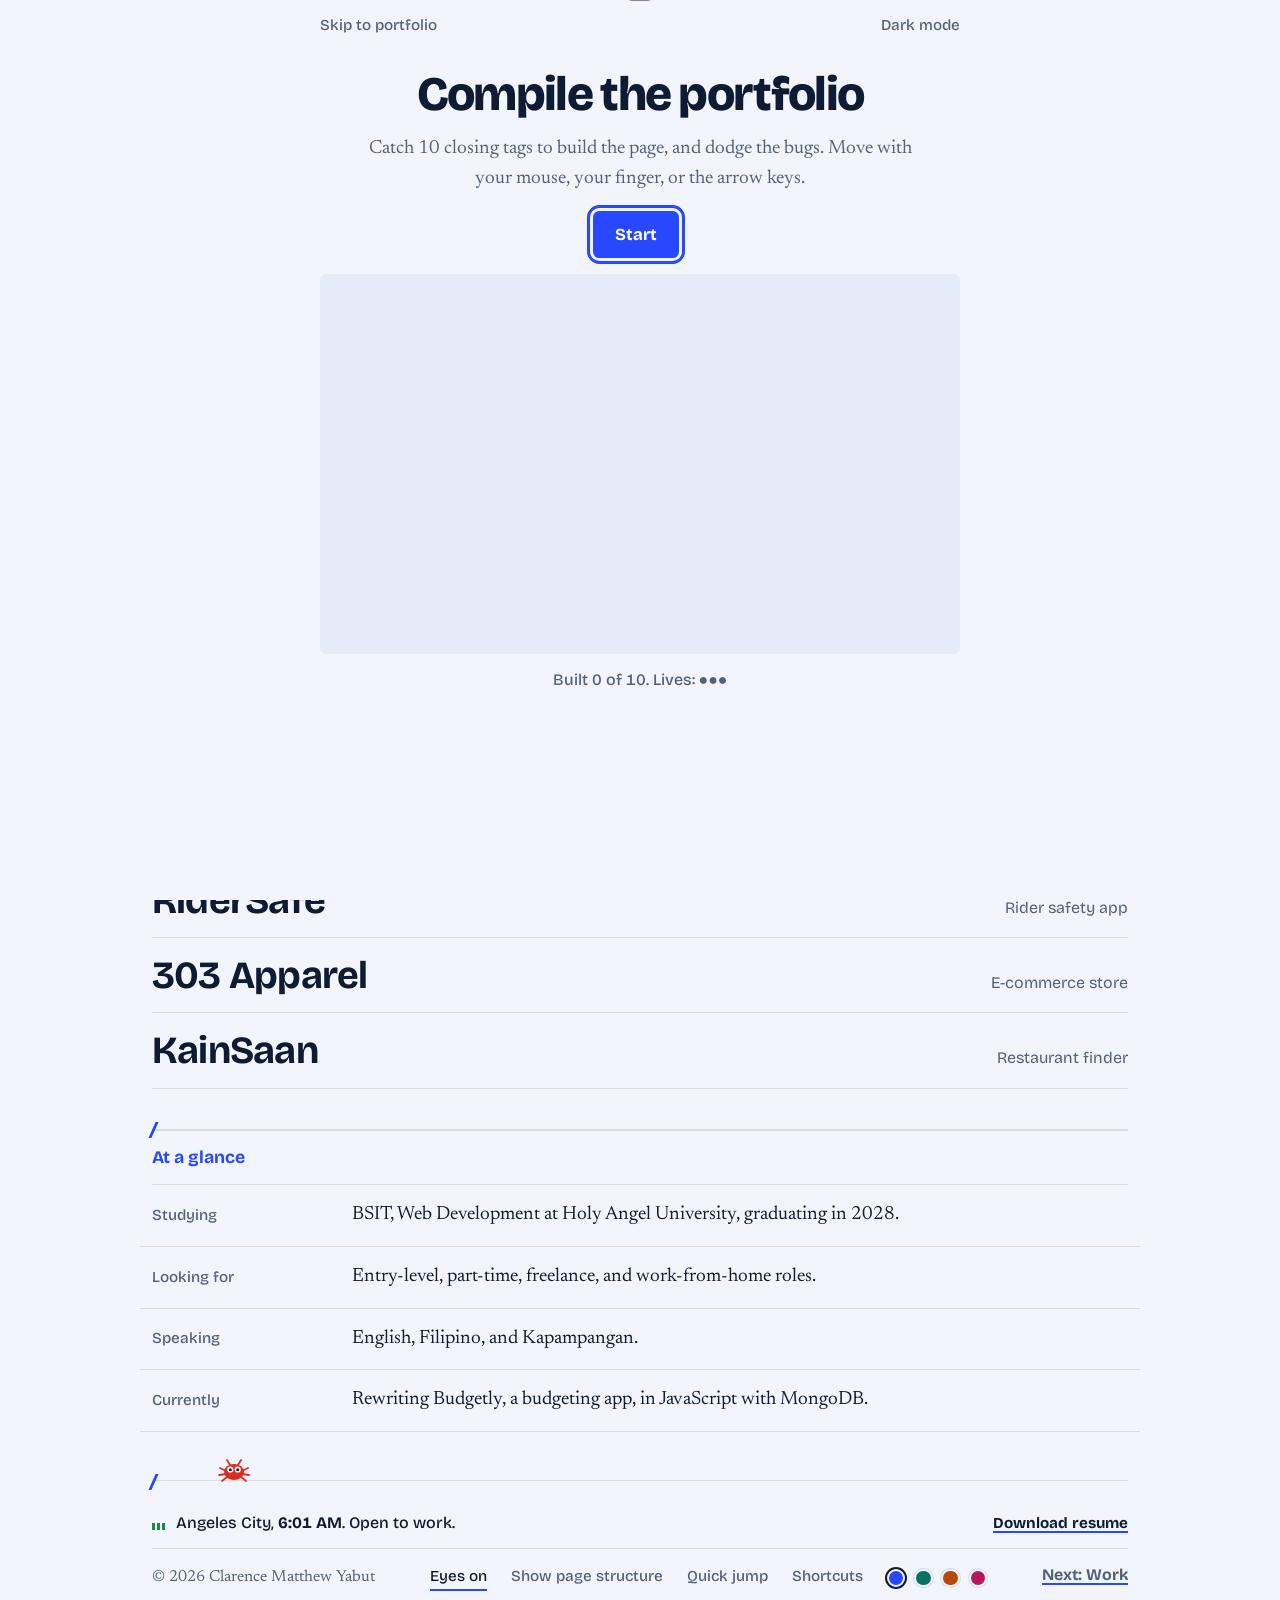
==== commit 7f332df1: "Site updates. Aesthetics and Functions. Part 2" ====
--- a/portfolio-site/index.html
+++ b/portfolio-site/index.html
@@ -3,6 +3,7 @@
 <head>
 <meta charset="utf-8">
 <meta name="viewport" content="width=device-width, initial-scale=1, viewport-fit=cover">
+<script>try{var d=document.documentElement,t=localStorage.getItem('theme'),a=localStorage.getItem('accent');if(t==='dark')d.setAttribute('data-theme','dark');d.setAttribute('data-accent',a||'blue')}catch(e){}</script>
 <title>Clarence Matthew Yabut – Web Developer</title>
 <meta name="description" content="Clarence Matthew Yabut is a web development student in Angeles City building full-stack web apps. See his projects and certifications, and get in touch.">
 <meta name="theme-color" content="#2748ff">
@@ -19,7 +20,7 @@
 <meta name="twitter:card" content="summary_large_image">
 <link rel="preconnect" href="https://fonts.googleapis.com">
 <link rel="preconnect" href="https://fonts.gstatic.com" crossorigin>
-<link rel="stylesheet" href="https://fonts.googleapis.com/css2?family=Bricolage+Grotesque:opsz,wght@12..96,400;12..96,500;12..96,700;12..96,800&family=Newsreader:opsz,wght@6..72,400;6..72,500&display=swap">
+<link rel="stylesheet" href="https://fonts.googleapis.com/css2?family=Bricolage+Grotesque:opsz,wdth,wght@12..96,75..100,200..800&family=Newsreader:opsz,wght@6..72,400;6..72,500&display=swap">
 <link rel="stylesheet" href="css/styles.css">
 </head>
 <body>
@@ -33,6 +34,35 @@
   <p id="ghud">Built 0 of 10. Lives: ●●●</p>
 </div>
 <div id="lb" role="dialog" aria-modal="true" aria-label="Enlarged image" hidden><img alt=""><button class="pill" type="button" id="lbx">Close</button></div>
+<div id="player" role="group" aria-label="Music player" hidden>
+  <button class="pgrip" id="pgrip" type="button" aria-label="Move player. Drag it, or use the arrow keys. Press Home to reset." title="Drag to move"><svg viewBox="0 0 8 14" aria-hidden="true"><circle cx="2" cy="2" r="1.3"/><circle cx="6" cy="2" r="1.3"/><circle cx="2" cy="7" r="1.3"/><circle cx="6" cy="7" r="1.3"/><circle cx="2" cy="12" r="1.3"/><circle cx="6" cy="12" r="1.3"/></svg></button>
+  <div class="pctrl">
+    <button id="pprev" type="button" aria-label="Previous track" hidden><svg viewBox="0 0 24 24" aria-hidden="true"><path d="M18 5 L9 12 L18 19 Z M8 5 H5.5 V19 H8 Z"/></svg></button>
+    <button id="pp" type="button" aria-label="Play music"><svg class="i-play" viewBox="0 0 24 24" aria-hidden="true"><path d="M8 5 L19 12 L8 19 Z"/></svg><svg class="i-pause" viewBox="0 0 24 24" aria-hidden="true"><path d="M7 5h4v14H7zM13 5h4v14h-4z"/></svg></button>
+    <button id="pnext" type="button" aria-label="Next track" hidden><svg viewBox="0 0 24 24" aria-hidden="true"><path d="M6 5 L15 12 L6 19 Z M16 5h2.5v14H16z"/></svg></button>
+  </div>
+  <div class="pinfo"><span id="ptitle" class="ptitle">Music</span><div class="pbars" aria-hidden="true"><i></i><i></i><i></i><i></i><i></i></div></div>
+  <button id="ptoggle" class="ptoggle" type="button" aria-expanded="false" aria-label="Expand player"><svg viewBox="0 0 24 24" aria-hidden="true"><path d="M6 15 L12 9 L18 15"/></svg></button>
+  <div class="pseekrow"><span id="ptime">0:00</span><input id="pseek" type="range" min="0" max="1000" value="0" aria-label="Seek" disabled><span id="pdur">0:00</span></div>
+  <div class="pvolrow"><button id="pmute" type="button" aria-label="Mute" aria-pressed="false"><svg viewBox="0 0 24 24" aria-hidden="true"><path d="M4 9h4l5-4v14l-5-4H4z"/><path class="wave" d="M16 9 Q19 12 16 15 M18.5 6.5 Q23 12 18.5 17.5" fill="none" stroke="currentColor" stroke-width="2" stroke-linecap="round"/></svg></button><input id="pvol" type="range" min="0" max="1" step="0.05" value="0.6" aria-label="Volume"></div>
+</div>
+<audio id="paudio" preload="none"></audio>
+<div id="cmdk" role="dialog" aria-modal="true" aria-label="Quick jump" hidden>
+  <div class="cmdk-box"><input id="cmdq" type="text" role="combobox" aria-expanded="true" aria-controls="cmdl" aria-autocomplete="list" placeholder="Jump to a page, project, or action" autocomplete="off" spellcheck="false"><ul id="cmdl" role="listbox" aria-label="Results"></ul></div>
+</div>
+<div id="keys" role="dialog" aria-modal="true" aria-labelledby="keys-h" hidden>
+  <div class="keys-box"><div class="keys-head"><h2 id="keys-h">Keyboard shortcuts</h2><button id="keys-x" type="button" aria-label="Close shortcuts">Esc</button></div>
+  <dl class="keys-list">
+    <div><dt><kbd>Ctrl</kbd> <kbd>K</kbd> <span class="or">or</span> <kbd>⌘</kbd> <kbd>K</kbd></dt><dd>Quick jump to any page, project, or action</dd></div>
+    <div><dt><kbd>?</kbd></dt><dd>Show this list</dd></div>
+    <div><dt><kbd>Esc</kbd></dt><dd>Close whatever is open</dd></div>
+    <div><dt><kbd>Tab</kbd></dt><dd>Move between controls. The first stop is “Skip to content”</dd></div>
+    <div><dt><kbd>←</kbd> <kbd>↑</kbd> <kbd>→</kbd> <kbd>↓</kbd></dt><dd>Move the music pill, after focusing its dotted handle. <kbd>Home</kbd> puts it back</dd></div>
+    <div><dt><kbd>?</kbd><span class="q">?</span></dt><dd>There are secrets hidden around the site. Try typing what you say when something breaks.</dd></div>
+  </dl>
+  <p class="secrets" id="secrets"><span>Secrets found: <b id="sc-n">0</b> of 5</span><span class="sc-dots" id="sc-dots" aria-hidden="true"><i></i><i></i><i></i><i></i><i></i></span></p></div>
+</div>
+<div id="toast" role="status" aria-live="polite"></div>
 <div id="prog" aria-hidden="true"></div>
 <div id="ring" aria-hidden="true"></div>
 <div class="eyes" id="eyes" aria-hidden="true"></div>
@@ -40,8 +70,10 @@
   <button class="skip" type="button" id="skip">Skip to content</button>
   <header class="top">
     <a class="logo" href="#home" aria-label="Clarence Yabut, home"><svg viewBox="125 200 385 180" fill="none" stroke-width="14" stroke-linejoin="miter" stroke-linecap="butt" aria-hidden="true"><path d="M245 217 L160 292 L245 367" stroke="currentColor"/><path class="sl" d="M335 217 L268 367" stroke="var(--accent)"/><path d="M358 218 L413 270 M497 215 L347 367" stroke="currentColor"/></svg></a>
+    <span class="eyepair" aria-hidden="true"><i class="heye"><b class="pupil"></b></i><i class="heye"><b class="pupil"></b></i></span>
     <nav aria-label="Main">
       <a href="#work">Work</a>
+      <a href="#creative">Creative</a>
       <a href="#about">About</a>
       <a href="#certifications">Certifications</a>
       <a href="#recommendations">Recommendations</a>
@@ -52,11 +84,11 @@
 
   <main id="main" tabindex="-1">
     <div data-view="home" data-title="Home">
-      <div class="hero">
+      <div class="hero"><div class="skyglow" aria-hidden="true"></div><div class="glow" aria-hidden="true"></div>
         <svg class="hero-mark" viewBox="125 200 385 180" fill="none" stroke-width="10" stroke-linecap="butt" stroke-linejoin="miter" aria-hidden="true"><path pathLength="1" d="M245 217 L160 292 L245 367" stroke="currentColor"/><path pathLength="1" d="M335 217 L268 367" stroke="var(--accent)"/><path pathLength="1" d="M358 218 L413 270" stroke="currentColor"/><path pathLength="1" d="M497 215 L347 367" stroke="currentColor"/></svg>
         <h1 class="name" tabindex="-1">Clarence <span>Yabut</span></h1>
         <p class="lede">I build web apps from the database up, and I care how they feel to use.</p>
-        <p class="status"><i aria-hidden="true"></i><span><b>Open to work:</b> entry-level, part-time, freelance, and remote. I’m in Angeles City, where it’s <b id="clock">–</b> right now.</span></p>
+        <p class="status"><i aria-hidden="true"></i><span><b>Open to work:</b> entry-level, part-time, freelance, and remote. I’m in Angeles City, where it’s <b id="clock">–</b> right now<span id="phase"></span>.</span></p>
         <a class="cta" href="#work">See my work</a><a class="cta alt" href="#contact">Get in touch</a>
       </div>
       <div class="page">
@@ -160,10 +192,33 @@
       <p>The admin page has no login yet, so anyone who knows its address can open it. I left its link off this site on purpose. Next I’d add a login, move search and pagination to the server, add photos and opening hours, and keep an activity log of changes.</p>
     </div>
 
+    <div class="page" data-view="creative" data-title="Creative" hidden>
+      <div class="phead"><div><h1 tabindex="-1">Creative</h1><p class="kicker">Posters, video, and visual work from my projects.</p></div><svg class="pico" viewBox="0 0 100 100" fill="none" stroke="currentColor" stroke-width="5" stroke-linejoin="miter" stroke-linecap="butt" aria-hidden="true"><path class="echo" pathLength="1" d="M16 22 H92 V86 H16 Z" style="animation-delay:.1s"/><path pathLength="1" d="M12 18 H88 V82 H12 Z" style="animation-delay:.15s"/><path pathLength="1" class="acc" stroke="var(--accent)" d="M12 72 L36 46 L52 62 L64 50 L88 76" style="animation-delay:.3s"/><circle class="fx acc" cx="70" cy="36" r="7" fill="var(--accent)" stroke="none" style="animation-delay:.6s"/></svg></div>
+      <h2>Campaign posters</h2>
+      <p>For the 303 Apparel “Cop the Drop” launch I made the promotional posters. They appear as sample posts on the campaign page, laid out the way they would look on Instagram and TikTok.</p>
+      <div class="posters"><figure><button class="zoom" type="button" aria-label="View larger: Cop the Drop"><img src="assets/img/creative/poster-cop-the-drop.jpg" alt="Cop the Drop poster: a person in black with a hand raised, on a navy pattern" loading="lazy" decoding="async"></button><figcaption>Cop the Drop</figcaption></figure><figure><button class="zoom" type="button" aria-label="View larger: 303 Apparel"><img src="assets/img/creative/poster-ccdmsy.jpg" alt="303 Apparel poster on a paper-textured background with a model in a dark shirt" loading="lazy" decoding="async"></button><figcaption>303 Apparel</figcaption></figure><figure><button class="zoom" type="button" aria-label="View larger: Dropping Soon"><img src="assets/img/creative/poster-dropping-soon.jpg" alt="Dropping Soon poster with a model in a green jacket and a 15 percent discount" loading="lazy" decoding="async"></button><figcaption>Dropping Soon</figcaption></figure><figure><button class="zoom" type="button" aria-label="View larger: Iconic"><img src="assets/img/creative/poster-iconic.jpg" alt="Iconic poster: a figure in a cap and jacket on blue, with large letters behind" loading="lazy" decoding="async"></button><figcaption>Iconic</figcaption></figure><figure><button class="zoom" type="button" aria-label="View larger: 303rd Magazine"><img src="assets/img/creative/poster-magazine.jpg" alt="303rd Magazine cover with a model walking through a mall" loading="lazy" decoding="async"></button><figcaption>303rd Magazine</figcaption></figure></div>
+      <h2>Promotional video</h2>
+      <p>I shot and edited the promo for the same campaign: about a minute and a half of camcorder-style footage with a “Cop the Drop” title card. It plays on the 303 Apparel home page.</p>
+      <a class="vid" href="https://three03apparel-store.onrender.com/index.html" target="_blank" rel="noopener" aria-label="Watch the promotional video on the 303 Apparel site"><img src="assets/img/creative/promo-video-poster.jpg" alt="Still from the promo video: a group of friends behind a Cop The Drop title card, with camcorder date and time overlay" loading="lazy" decoding="async"><span class="play"><svg viewBox="0 0 24 24" aria-hidden="true"><path d="M8 5 L19 12 L8 19 Z"/></svg>Watch on the live site</span></a>
+      <h2>Logos from my projects</h2>
+      <div class="logos">
+        <figure><div class="logomark"><svg viewBox="125 200 385 180" fill="none" stroke-width="14" stroke-linejoin="miter" stroke-linecap="butt" role="img" aria-label="My logo"><path d="M245 217 L160 292 L245 367" stroke="currentColor"/><path d="M335 217 L268 367" stroke="var(--accent)"/><path d="M358 218 L413 270 M497 215 L347 367" stroke="currentColor"/></svg></div><figcaption>My logo</figcaption></figure>
+        <figure><img src="assets/img/303-apparel-logo.jpg" alt="303 Apparel logo" loading="lazy" decoding="async"><figcaption>303 Apparel</figcaption></figure>
+        <figure><img src="assets/img/kainsaan-logo.jpg" alt="KainSaan logo" loading="lazy" decoding="async"><figcaption>KainSaan</figcaption></figure>
+        <figure><img src="assets/img/ridersafe-logo.jpg" alt="RiderSafe logo" loading="lazy" decoding="async"><figcaption>RiderSafe</figcaption></figure>
+      </div>
+      <h2>Tools</h2>
+      <ul class="stack" aria-label="Design and media tools"><li>Figma</li><li>Canva</li><li>CapCut</li><li>Clipchamp</li></ul>
+      <p>I’ve also finished courses in graphic design, UI and UX basics, Figma, and website UI design, plus content marketing and digital advertising. <a href="#certifications">See the certifications</a>.</p>
+      <p>Have a poster, video, or interface to design? <a href="#contact">Tell me about it</a>.</p>
+    </div>
+
     <div class="page" data-view="about" data-title="About" hidden>
       <div class="phead"><div><h1 tabindex="-1">About</h1><p class="kicker">A student developer who likes the whole stack.</p></div><svg class="pico" viewBox="0 0 100 100" fill="none" stroke="currentColor" stroke-width="5" stroke-linejoin="miter" stroke-linecap="butt" aria-hidden="true"><path class="echo" pathLength="1" d="M16 28 H92 V80 H16 Z" style="animation-delay:.1s"/><path pathLength="1" d="M12 24 H88 V76 H12 Z" style="animation-delay:0.15s"/><path pathLength="1" d="M20 32 H46 V68 H20 Z" stroke-width="3" style="animation-delay:0.26s"/><circle class="fx" cx="28" cy="45" r="4.2" fill="var(--paper)" stroke="currentColor" stroke-width="2.5" style="animation-delay:0.37s"/><circle class="fx" cx="38" cy="45" r="4.2" fill="var(--paper)" stroke="currentColor" stroke-width="2.5" style="animation-delay:0.48s"/><circle class="fx acc" cx="29" cy="46" r="1.8" fill="var(--accent)" stroke="none" style="animation-delay:0.59s"/><circle class="fx acc" cx="39" cy="46" r="1.8" fill="var(--accent)" stroke="none" style="animation-delay:0.7s"/><path pathLength="1" d="M22 68 L33 58 L44 68" stroke-width="3" style="animation-delay:0.81s"/><path pathLength="1" d="M54 36 H80" class="acc" stroke="var(--accent)" style="animation-delay:0.92s"/><path pathLength="1" d="M54 48 H78" style="animation-delay:1.03s"/><path pathLength="1" d="M54 60 H70" style="animation-delay:1.14s"/></svg></div>
-      <p>I’m a third-year BSIT Web Development student at Holy Angel University. I build projects with HTML, CSS, JavaScript, PHP, and databases, and I also design in Figma and create content.</p>
-      <p>Before tech, I worked at school bazaars and on a student council events team, which taught me sales, customer service, and working with a group. I speak English, Filipino, and Kapampangan.</p>
+      <p class="termtoggle"><button class="termbtn" id="termBtn" type="button" aria-pressed="false"><span class="ti" aria-hidden="true">&gt;_</span><span class="tl">Terminal view</span></button></p>
+      <div id="bio"><p>I’m a third-year BSIT Web Development student at Holy Angel University. I build projects with HTML, CSS, JavaScript, PHP, and databases, and I also design in Figma and create content.</p>
+      <p>Before tech, I worked at school bazaars and on a student council events team, which taught me sales, customer service, and working with a group. I speak English, Filipino, and Kapampangan.</p></div>
+      <div id="term" aria-hidden="true" hidden><div class="tbar"><i></i><i></i><i></i><span>~/about</span></div><div id="termOut" class="tout"></div></div>
       <h2>Skills</h2>
       <div class="filters" role="group" aria-label="Filter skills"><button class="pill" type="button" data-f="all" aria-pressed="true">All</button><button class="pill" type="button" data-f="web" aria-pressed="false">Web</button><button class="pill" type="button" data-f="data" aria-pressed="false">Databases</button><button class="pill" type="button" data-f="design" aria-pressed="false">Design</button></div>
       <ul class="stack" aria-label="Skills">
@@ -225,9 +280,9 @@
     </div>
   </main>
 
-  <footer><div class="now"><span class="bars" aria-hidden="true"><i></i><i></i><i></i></span><span>Angeles City, <b id="clock2">–</b>. Open to work.</span><a class="dl" href="assets/Clarence-Yabut-Resume.pdf" download data-deploy-only>Download resume</a></div><span>© 2026 Clarence Matthew Yabut</span><div class="tools">
+  <footer><div class="pet" id="pet" aria-hidden="true"><div class="bubble"></div><div class="pw"><svg viewBox="0 0 34 26" width="34" height="26"><g fill="none" stroke="var(--sos)" stroke-width="1.8" stroke-linecap="round"><g class="lg lg1"><path d="M9 14 L3 11 M9 17 L2 18 M10 20 L5 24"/><path d="M25 14 L31 11 M25 17 L32 18 M24 20 L29 24"/></g><path d="M13 8 L10 3 M21 8 L24 3"/></g><ellipse cx="17" cy="15" rx="10" ry="8" fill="var(--sos)"/><circle class="peye" cx="13.3" cy="12.5" r="3.1" fill="#fff"/><circle class="peye" cx="20.7" cy="12.5" r="3.1" fill="#fff"/><circle class="ppup" cx="13.3" cy="12.8" r="1.5" fill="#0f1b33"/><circle class="ppup" cx="20.7" cy="12.8" r="1.5" fill="#0f1b33"/></svg></div></div><div class="now"><span class="bars" aria-hidden="true"><i></i><i></i><i></i></span><span>Angeles City, <b id="clock2">–</b>. Open to work.</span><a class="dl" href="assets/Clarence-Yabut-Resume.pdf" download data-deploy-only>Download resume</a></div><span>© 2026 Clarence Matthew Yabut</span><div class="tools">
       <button class="pill" id="eyeBtn" type="button" aria-pressed="true">Eyes on</button>
-      <button class="pill" id="inspect" type="button" aria-pressed="false">Show page structure</button>
+      <button class="pill" id="inspect" type="button" aria-pressed="false">Show page structure</button><button class="pill" id="kbtn" type="button">Quick jump</button><button class="pill" id="khelp" type="button">Shortcuts</button><span class="swatches" role="group" aria-label="Accent color"><button class="accsw" type="button" data-accent="blue" style="--c:#2748ff" aria-label="Blue accent" aria-pressed="false"></button><button class="accsw" type="button" data-accent="teal" style="--c:#0b7263" aria-label="Teal accent" aria-pressed="false"></button><button class="accsw" type="button" data-accent="orange" style="--c:#b8470a" aria-label="Orange accent" aria-pressed="false"></button><button class="accsw" type="button" data-accent="pink" style="--c:#b8175a" aria-label="Pink accent" aria-pressed="false"></button></span>
     </div><a id="next" href="#work">Next: Work</a></footer>
 </div>
 <script src="js/main.js"></script>
--- a/portfolio-site/css/styles.css
+++ b/portfolio-site/css/styles.css
@@ -30,7 +30,7 @@
 .hero{padding:clamp(2.5rem,8vw,5.5rem) 0 clamp(2rem,6vw,3.5rem)}
 h1{font:800 clamp(2.6rem,7vw,4.5rem)/1 var(--display);letter-spacing:-.035em;margin:0 0 1.5rem}
 h1.name{font-size:clamp(3.2rem,13vw,9.5rem);line-height:.9;letter-spacing:-.05em}
-h1.name span{display:block;color:transparent;-webkit-text-stroke:2px var(--ink)}
+h1.name>span:not(.ch){display:block;color:transparent;-webkit-text-stroke:2px var(--ink)}
 .lede{font:500 clamp(1.4rem,3.4vw,2.1rem)/1.25 var(--display);letter-spacing:-.015em;max-width:30ch;margin:0 0 1.75rem}
 .status{display:flex;flex-wrap:wrap;align-items:center;gap:.5rem .6rem;margin:0 0 2rem;font:500 1rem var(--display);color:var(--muted)}
 .status i{width:.7rem;height:.7rem;border-radius:50%;background:var(--ok);box-shadow:0 0 0 4px color-mix(in srgb,var(--ok) 25%,transparent)}
@@ -238,3 +238,207 @@
 .glance dt{font:500 .95rem var(--display);color:var(--muted);padding-top:.3rem}
 .glance dd{margin:0;font:400 1.2rem/1.5 var(--body)}
 @media (max-width:640px){.glance>div{grid-template-columns:1fr}}
+:root[data-accent="teal"]{--accent:#0b7263;--tint:#e1f2ee;--paper:#f0f7f5;--line:#cfe2dd}
+:root[data-accent="orange"]{--accent:#b8470a;--tint:#fbeee3;--paper:#fcf6f1;--line:#ecd9ca}
+:root[data-accent="pink"]{--accent:#b8175a;--tint:#fae6ee;--paper:#fcf3f6;--line:#eccfda}
+:root[data-accent="teal"][data-theme="dark"]{--accent:#4fd1b5;--tint:#143229;--paper:#0b1a17;--line:#21403a;--on-accent:#0b1a17}
+:root[data-accent="orange"][data-theme="dark"]{--accent:#ffa066;--tint:#35241a;--paper:#1a1310;--line:#4a3426;--on-accent:#1a1310}
+:root[data-accent="pink"][data-theme="dark"]{--accent:#ff8fb8;--tint:#331c27;--paper:#1a1016;--line:#4a2a39;--on-accent:#1a1016}
+:root[data-accent="blue"][data-page="kainsaan"]{--accent:#176a55;--tint:#e3f1ec}
+:root[data-accent="blue"][data-page="apparel-303"]{--accent:#2c4a85;--tint:#e5eaf5}
+:root[data-accent="blue"][data-page="ridersafe"]{--accent:#356b17;--tint:#e9f2e3}
+:root[data-accent="blue"][data-page="kainsaan"][data-theme="dark"]{--accent:#5cc4a5;--tint:#163329;--on-accent:#0e1424}
+:root[data-accent="blue"][data-page="apparel-303"][data-theme="dark"]{--accent:#8fa9e0;--tint:#1a2745;--on-accent:#0e1424}
+:root[data-accent="blue"][data-page="ridersafe"][data-theme="dark"]{--accent:#7fcf5a;--tint:#1d3018;--on-accent:#0e1424}
+header.top{position:sticky;top:0;z-index:20;padding:1rem 0}
+header.top::before{content:"";position:absolute;z-index:-1;top:0;bottom:0;left:50%;width:100vw;transform:translateX(-50%);background:color-mix(in srgb,var(--paper) 80%,transparent);-webkit-backdrop-filter:blur(10px);backdrop-filter:blur(10px);border-bottom:1px solid transparent;transition:border-color .2s}
+header.top.scrolled::before{border-bottom-color:var(--line)}
+body{overflow-x:clip}
+@media (max-width:640px){header.top{position:static}}
+[data-view].leaving{opacity:0;transform:translateY(-.4rem);transition:opacity .16s ease,transform .16s ease;animation:none!important}
+h1,h2,h3,.lede,.kicker{text-wrap:balance}
+p,li,dd{text-wrap:pretty}
+time,#clock,#clock2,#ghud,.meta-grid dd{font-variant-numeric:tabular-nums}
+body{text-rendering:optimizeLegibility;-webkit-font-smoothing:antialiased}
+blockquote p{hanging-punctuation:first}
+.swatches{display:inline-flex;gap:.55rem;align-items:center}
+.accsw{position:relative;width:1.15rem;height:1.15rem;padding:0;border-radius:50%;border:2px solid var(--paper);box-shadow:0 0 0 1px var(--line);background:var(--c);cursor:pointer}
+.accsw::before{content:"";position:absolute;inset:-5px}
+.accsw[aria-pressed="true"]{box-shadow:0 0 0 2px var(--ink)}
+.sr{position:absolute;width:1px;height:1px;overflow:hidden;clip:rect(0 0 0 0);white-space:nowrap}
+#player{position:fixed;left:max(1rem,env(safe-area-inset-left,0px));bottom:max(1rem,env(safe-area-inset-bottom,0px));z-index:55;display:flex;align-items:center;gap:.55rem;height:3.1rem;padding:.35rem .6rem .35rem .35rem;background:#fff;color:#0f1b33;border-radius:999px;box-shadow:0 6px 24px rgba(15,27,51,.18),0 0 0 1px rgba(15,27,51,.08);font:500 .9rem var(--display);max-width:calc(100vw - 2rem)}
+#player[hidden]{display:none}
+#pp{flex:none;width:2.4rem;height:2.4rem;border-radius:50%;border:0;background:#2748ff;color:#fff;display:grid;place-items:center;cursor:pointer}
+#pp svg{width:1.05rem;height:1.05rem;fill:currentColor}
+#pp .i-pause{display:none}
+#player.playing #pp .i-play{display:none}
+#player.playing #pp .i-pause{display:block}
+.pbars{flex:none;display:flex;align-items:center;gap:3px;height:1.5rem}
+.pbars i{width:4px;height:100%;border-radius:2px;background:#2748ff;transform:scaleY(.22);transition:transform .09s linear}
+.ptitle{max-width:9rem;overflow:hidden;text-overflow:ellipsis;white-space:nowrap}
+#pnext{flex:none;width:2rem;height:2rem;border:0;border-radius:50%;background:transparent;color:#0f1b33;display:grid;place-items:center;cursor:pointer}
+#pnext[hidden]{display:none}
+#pnext svg{width:1rem;height:1rem;fill:currentColor}
+#pnext:hover{background:#e9eefc}
+.pvol{display:none}
+.pvol input{width:5.5rem;accent-color:#2748ff}
+@media (hover:hover) and (pointer:fine){.pvol{display:flex;align-items:center;width:0;overflow:hidden;transition:width .2s ease}#player:hover .pvol,#player:focus-within .pvol{width:5.8rem}}
+@media (prefers-reduced-motion:no-preference){
+.pbars.css i{transition:none}
+#player.playing .pbars.css i{animation:pbar var(--d,.9s) ease-in-out var(--o,0s) infinite}
+.pbars.css i:nth-child(1){--d:.82s;--o:-.1s;--hi:.85}
+.pbars.css i:nth-child(2){--d:1.17s;--o:-.55s;--hi:.6}
+.pbars.css i:nth-child(3){--d:.71s;--o:-.3s;--hi:1}
+.pbars.css i:nth-child(4){--d:1.03s;--o:-.8s;--hi:.7}
+.pbars.css i:nth-child(5){--d:.93s;--o:-.45s;--hi:.9}
+@keyframes pbar{0%,100%{transform:scaleY(.22)}22%{transform:scaleY(var(--hi,1))}46%{transform:scaleY(.4)}70%{transform:scaleY(calc(var(--hi,1)*.7))}}
+}
+@media (max-width:640px){.ptitle{max-width:6.5rem}}
+@media print{#player{display:none}}
+footer{padding-bottom:5.5rem}
+#player{box-shadow:0 12px 32px rgba(15,27,51,.30),0 3px 10px rgba(15,27,51,.20),0 0 0 1px rgba(15,27,51,.08);touch-action:none;user-select:none;-webkit-user-select:none;transition:box-shadow .2s ease,transform .2s ease}
+#player.dragging{transform:scale(1.03);box-shadow:0 20px 44px rgba(15,27,51,.38),0 6px 14px rgba(15,27,51,.24),0 0 0 1px rgba(15,27,51,.1)}
+:root[data-theme="dark"] #player{box-shadow:0 12px 32px rgba(0,0,0,.55),0 3px 10px rgba(0,0,0,.4),0 0 0 1px rgba(255,255,255,.14)}
+#player .pbars,#player .ptitle{cursor:grab}
+#player.dragging,#player.dragging *{cursor:grabbing}
+.pgrip{flex:none;width:.9rem;height:2rem;margin-left:-.1rem;padding:0;border:0;background:transparent;color:#9aa6bf;cursor:grab;display:grid;place-items:center;border-radius:.4rem}
+.pgrip svg{width:.5rem;height:.9rem;fill:currentColor}
+.pgrip:hover{color:#2748ff}
+.eyepair{display:none;align-items:center;gap:.35rem;margin-left:.2rem}
+.heye{display:grid;place-items:center;width:1.9rem;height:1.9rem;border-radius:50%;background:var(--eye);border:2px solid var(--eye-line);transition:transform .12s}
+.heye.blink{transform:scaleY(.08)}
+@media (pointer:coarse),(max-width:700px){.eyepair{display:inline-flex}}
+body.no-eyes .eyepair{display:none!important}
+@media (max-width:640px){header.top .eyepair{order:1}}
+/* ---- two-state music player ---- */
+#player{height:3.6rem;padding:.4rem .65rem .4rem .35rem;gap:.45rem;max-width:calc(100vw - 1.5rem)}
+.pctrl{display:flex;align-items:center;gap:.25rem}
+#pp{width:2.6rem;height:2.6rem;box-shadow:0 0 0 calc(var(--lv,0)*7px) rgba(39,72,255,.2)}
+#pprev{flex:none;width:2rem;height:2rem;border:0;border-radius:50%;background:transparent;color:#0f1b33;display:grid;place-items:center;cursor:pointer}
+#pprev[hidden]{display:none}
+#pprev svg{width:1rem;height:1rem;fill:currentColor}
+#pprev:hover{background:#e9eefc}
+.pgrip{width:.7rem}
+#player:not(.exp) .ptitle{display:-webkit-box;-webkit-line-clamp:2;-webkit-box-orient:vertical;white-space:normal;max-width:4.4rem;font:600 .8rem/1.15 var(--display);overflow:hidden;text-overflow:clip}
+.ptoggle{flex:none;width:1.7rem;height:1.7rem;padding:0;border:0;border-radius:50%;background:#eef2ff;color:#2748ff;display:grid;place-items:center;cursor:pointer}
+.ptoggle svg{width:.95rem;height:.95rem;fill:none;stroke:currentColor;stroke-width:2.4;stroke-linecap:round;stroke-linejoin:round;transition:transform .2s}
+#player.exp .ptoggle svg{transform:rotate(180deg)}
+#player:not(.exp) .pbars,#player:not(.exp) .pseekrow,#player:not(.exp) .pvolrow,#player:not(.exp) #pprev,#player:not(.exp) #pnext{display:none}
+#player.exp{display:grid;grid-template-columns:auto 1fr auto auto;grid-template-areas:"grip title bars toggle" "seek seek seek seek" "ctrl ctrl vol vol";align-items:center;gap:.55rem .6rem;height:auto;width:20rem;padding:.8rem .95rem .85rem .6rem;border-radius:1.4rem}
+#player.exp .pgrip{grid-area:grip}
+#player.exp .pctrl{grid-area:ctrl}
+#player.exp .ptitle{grid-area:title;display:block;white-space:nowrap;max-width:none;font:700 .95rem var(--display);overflow:hidden;text-overflow:ellipsis}
+#player.exp .pbars{grid-area:bars}
+#player.exp .ptoggle{grid-area:toggle}
+#player.exp .pseekrow{grid-area:seek}
+#player.exp .pvolrow{grid-area:vol}
+.pseekrow{display:flex;align-items:center;gap:.5rem;font:500 .75rem var(--display);color:#53607c;font-variant-numeric:tabular-nums}
+.pseekrow input{flex:1;min-width:0;height:1rem;accent-color:#2748ff}
+.pvolrow{display:flex;align-items:center;gap:.3rem;justify-self:end}
+.pvolrow input{width:5rem;accent-color:#2748ff}
+#pmute{flex:none;width:1.9rem;height:1.9rem;padding:0;border:0;border-radius:50%;background:transparent;color:#0f1b33;display:grid;place-items:center;cursor:pointer}
+#pmute:hover{background:#e9eefc}
+#pmute svg{width:1.05rem;height:1.05rem;fill:currentColor}
+#pmute[aria-pressed="true"] .wave{display:none}
+@media (pointer:coarse){.pvolrow{display:none}}
+@media (max-width:640px){#player.exp{width:min(20rem,calc(100vw - 1.5rem))}}
+@media (prefers-reduced-motion:no-preference){#player.pop{animation:ppop .2s ease-out}@keyframes ppop{from{transform:scale(.94);opacity:.6}}#player:has(.pbars.css).playing:not(.exp) #pp{animation:ppulse 1.3s ease-in-out infinite}@keyframes ppulse{0%,100%{box-shadow:0 0 0 0 rgba(39,72,255,.25)}50%{box-shadow:0 0 0 6px rgba(39,72,255,.08)}}}
+/* ---- quick jump ---- */
+#cmdk{position:fixed;inset:0;z-index:80;background:rgba(10,16,32,.55);-webkit-backdrop-filter:blur(4px);backdrop-filter:blur(4px);display:flex;justify-content:center;align-items:flex-start;padding:14vh 1rem 1rem}
+.cmdk-box{width:min(34rem,100%);background:var(--paper);color:var(--ink);border-radius:.9rem;box-shadow:0 24px 60px rgba(0,0,0,.35),0 0 0 1px var(--line);overflow:hidden}
+#cmdq{width:100%;border:0;border-bottom:1px solid var(--line);background:transparent;color:var(--ink);font:500 1.15rem var(--display);padding:1rem 1.1rem;outline:0}
+#cmdq::placeholder{color:var(--muted)}
+#cmdl{list-style:none;margin:0;padding:.4rem;max-height:min(50vh,22rem);overflow:auto}
+#cmdl .grp{font:700 .72rem var(--display);color:var(--muted);padding:.65rem .7rem .25rem;letter-spacing:.05em;text-transform:uppercase}
+#cmdl [role="option"]{display:flex;justify-content:space-between;gap:1rem;padding:.6rem .7rem;border-radius:.5rem;font:500 1rem var(--display);cursor:pointer}
+#cmdl [role="option"][aria-selected="true"]{background:var(--tint);box-shadow:inset 3px 0 0 var(--accent)}
+#cmdl small{color:var(--muted);font:400 .85rem var(--display)}
+#cmdl .none{padding:1rem .8rem;color:var(--muted);font:500 1rem var(--display)}
+#toast{position:fixed;top:1rem;left:50%;transform:translate(-50%,-180%);z-index:85;max-width:calc(100vw - 2rem);background:var(--ink);color:var(--paper);padding:.6rem 1.1rem;border-radius:999px;font:500 .95rem var(--display);transition:transform .25s ease;pointer-events:none;text-align:center}
+#toast.show{transform:translate(-50%,0)}
+/* ---- terminal view ---- */
+.termtoggle{margin:0 0 1rem}
+#term{max-width:42rem;margin:0 0 1.5rem;background:#0b1220;color:#c8d3f5;border-radius:.7rem;overflow:hidden;box-shadow:0 0 0 1px var(--line),0 12px 30px rgba(15,27,51,.18)}
+#term[hidden]{display:none}
+#term .tbar{display:flex;align-items:center;gap:.4rem;padding:.55rem .8rem;background:#131c31;font:500 .8rem ui-monospace,Menlo,Consolas,monospace;color:#8d9cc4}
+#term .tbar i{width:.65rem;height:.65rem;border-radius:50%;background:#33415f}
+#term .tbar i:nth-child(1){background:#ff6b6b}#term .tbar i:nth-child(2){background:#ffd166}#term .tbar i:nth-child(3){background:#6ee7a3}
+#term .tbar span{margin-left:.6rem}
+#term .tout{padding:1rem 1.1rem 1.2rem;min-height:12rem;font:500 .92rem/1.7 ui-monospace,Menlo,Consolas,monospace;white-space:pre-wrap;overflow-wrap:anywhere}
+#term .prompt{color:#7ee787}
+#term .tl-out{color:#a9b6dd}
+#term .tl-cmd{color:#fff}
+.caret{display:inline-block;width:.55em;height:1.05em;background:#c8d3f5;vertical-align:-.15em}
+@media (prefers-reduced-motion:no-preference){.caret{animation:blinkc 1s steps(1) infinite}@keyframes blinkc{50%{opacity:0}}}
+/* ---- desk pet ---- */
+footer .pet{position:absolute;left:0;top:-24px;z-index:2;width:34px;height:26px;cursor:pointer;will-change:transform}
+.pet .pw{width:34px;height:26px}
+.pet svg{display:block;overflow:visible}
+.pet.flip svg{transform:scaleX(-1)}
+.pet .lg{transform-origin:17px 15px}
+.pet .peye.blink{transform:scaleY(.1);transform-box:fill-box;transform-origin:center}
+.pet .bubble{position:absolute;bottom:calc(100% + 4px);left:50%;transform:translateX(-50%) scale(.9);opacity:0;white-space:nowrap;background:#fff;color:#0f1b33;padding:.25rem .6rem;border-radius:.6rem;font:500 .8rem var(--display);box-shadow:0 4px 14px rgba(15,27,51,.2);transition:opacity .2s,transform .2s;pointer-events:none}
+.pet .bubble.show{opacity:1;transform:translateX(-50%) scale(1)}
+@media (prefers-reduced-motion:no-preference){.pet.walking .lg1{animation:legs .16s ease-in-out infinite alternate}.pet .pw.hop{animation:hop .45s ease-out}@keyframes legs{from{transform:rotate(-9deg)}to{transform:rotate(9deg)}}@keyframes hop{0%{transform:translateY(0)}40%{transform:translateY(-14px) rotate(-10deg)}100%{transform:translateY(0)}}}
+.glyph{position:fixed;bottom:-2rem;z-index:48;pointer-events:none;font:700 1rem ui-monospace,Menlo,Consolas,monospace;color:var(--accent);opacity:0;animation:glyphup 2.6s ease-out forwards}
+@keyframes glyphup{0%{transform:translate(0,0);opacity:0}15%{opacity:.9}100%{transform:translate(var(--dx,0),-105vh);opacity:0}}
+/* ---- hero name reacts to the cursor ---- */
+.ch{display:inline-flex;justify-content:center;font-variation-settings:"wght" var(--w,700),"wdth" var(--wd,94)}
+@media print{#cmdk,#toast{display:none}}
+#player:not(.exp){padding:.4rem .55rem .4rem .3rem;gap:.35rem}
+#player:not(.exp) .ptitle{max-width:3.7rem}
+#player:not(.exp) .ptoggle{width:1.5rem;height:1.5rem}
+.pinfo{display:flex;flex-direction:column;gap:.3rem;min-width:0}
+#player.exp .pinfo{display:contents}
+#player:not(.exp) .ptitle{display:block;-webkit-line-clamp:unset;white-space:nowrap;text-overflow:ellipsis;overflow:hidden;max-width:3.9rem;font:600 .8rem/1.1 var(--display)}
+#player:not(.exp) .pbars{display:flex;height:.95rem;gap:4px}
+#player:not(.exp) .pbars i{width:5px}
+#pp{box-shadow:none!important;animation:none!important}
+.termbtn{display:inline-flex;align-items:center;gap:.6rem;background:#0b1220;color:#c8d3f5;border:0;border-radius:.35rem;padding:.55rem .9rem;font:600 .9rem ui-monospace,Menlo,Consolas,monospace;cursor:pointer;box-shadow:0 0 0 1px var(--line),0 6px 16px rgba(15,27,51,.16);transition:transform .15s,box-shadow .15s}
+.termbtn .ti{color:#7ee787}
+.termbtn:hover{transform:translateY(-2px);box-shadow:0 0 0 1px var(--line),0 10px 22px rgba(15,27,51,.24)}
+.termbtn[aria-pressed="true"]{box-shadow:0 0 0 2px var(--accent),0 6px 16px rgba(15,27,51,.16)}
+#keys{position:fixed;inset:0;z-index:80;background:rgba(10,16,32,.55);-webkit-backdrop-filter:blur(4px);backdrop-filter:blur(4px);display:flex;justify-content:center;align-items:flex-start;padding:12vh 1rem 1rem}
+.keys-box{width:min(36rem,100%);background:var(--paper);color:var(--ink);border-radius:.9rem;box-shadow:0 24px 60px rgba(0,0,0,.35),0 0 0 1px var(--line);padding:1.1rem 1.3rem 1.3rem}
+.keys-head{display:flex;justify-content:space-between;align-items:center;margin-bottom:.4rem}
+.keys-head h2{margin:0;padding-top:0;font:800 1.3rem var(--display);color:var(--ink)}
+.keys-head h2::before,.keys-head h2::after{display:none}
+#keys-x{background:transparent;color:var(--muted);border:1px solid var(--line);border-bottom-width:2px;border-radius:.35rem;padding:.15rem .55rem;font:600 .8rem ui-monospace,Menlo,Consolas,monospace;cursor:pointer}
+.keys-list{margin:0}
+.keys-list>div{display:grid;grid-template-columns:minmax(8.5rem,12rem) 1fr;gap:.3rem 1rem;align-items:baseline;padding:.7rem 0;border-top:1px solid var(--line)}
+.keys-list dt{display:flex;flex-wrap:wrap;gap:.25rem;align-items:center}
+.keys-list dd{margin:0;font:400 1.05rem/1.45 var(--body);color:var(--ink)}
+.keys-list .or,.keys-list .q{font:500 .8rem var(--display);color:var(--muted)}
+kbd{font:600 .8rem ui-monospace,Menlo,Consolas,monospace;background:var(--tint);color:var(--ink);border:1px solid var(--line);border-bottom-width:2px;border-radius:.35rem;padding:.1rem .45rem}
+@media (max-width:640px){.keys-list>div{grid-template-columns:1fr}}
+@media print{#keys{display:none}}
+.hero::after{inset:auto;left:0;top:0;width:360px;height:360px;transform:translate(calc(var(--mx,-999px) - 180px),calc(var(--my,-999px) - 180px));background-position:calc(180px - var(--mx,-999px)) calc(180px - var(--my,-999px));-webkit-mask-image:radial-gradient(150px at 50% 50%,#000,transparent);mask-image:radial-gradient(150px at 50% 50%,#000,transparent)}
+.hero::after{display:none}
+.hero>.glow{position:absolute;left:0;top:0;width:360px;height:360px;z-index:-1;pointer-events:none;opacity:0;will-change:transform;transform:translate3d(-999px,-999px,0);background-image:radial-gradient(var(--accent) 1.3px,transparent 1.6px);background-size:28px 28px;-webkit-mask-image:radial-gradient(150px at 50% 50%,#000,transparent);mask-image:radial-gradient(150px at 50% 50%,#000,transparent)}
+.hero>.glow.on{opacity:.9;transition:opacity .2s}
+#ring{will-change:transform}
+.posters{display:grid;grid-template-columns:repeat(auto-fit,minmax(11rem,1fr));gap:1.1rem;margin:1.25rem 0 2rem}
+.posters figure,.logos figure{margin:0}
+.posters .zoom{width:100%;margin:0}
+.posters img{display:block;width:100%;aspect-ratio:1/1.414;object-fit:cover;border-radius:.3rem;box-shadow:0 0 0 1px var(--line);transition:transform .3s}
+.posters .zoom:hover img{transform:translateY(-4px)}
+.posters figcaption,.logos figcaption{margin-top:.5rem;font:500 .95rem var(--display);color:var(--muted)}
+.vid{position:relative;display:block;max-width:34rem;margin:1.25rem 0 2rem;border-radius:.5rem;overflow:hidden;box-shadow:0 0 0 1px var(--line);text-decoration:none}
+.vid img{display:block;width:100%;aspect-ratio:16/9;object-fit:cover;transition:transform .4s}
+.vid:hover img{transform:scale(1.03)}
+.vid .play{position:absolute;left:1rem;bottom:1rem;display:inline-flex;align-items:center;gap:.5rem;background:#fff;color:#0f1b33;border-radius:.4rem;padding:.5rem .85rem .5rem .6rem;font:700 .95rem var(--display);box-shadow:0 6px 18px rgba(15,27,51,.3)}
+.vid .play svg{width:1.1rem;height:1.1rem;fill:#2748ff}
+.logos{display:grid;grid-template-columns:repeat(auto-fit,minmax(8rem,1fr));gap:1rem;margin:1.25rem 0 2rem}
+.logos img,.logomark{display:block;width:100%;aspect-ratio:1;object-fit:cover;border-radius:.4rem;box-shadow:0 0 0 1px var(--line)}
+.logomark{display:grid;place-items:center;background:var(--tint);color:var(--ink)}
+.logomark svg{width:70%;height:auto}
+::view-transition-old(root),::view-transition-new(root){animation:none;mix-blend-mode:normal}
+::view-transition-old(root){z-index:1}
+::view-transition-new(root){z-index:2}
+html.vt *{transition:none!important}
+.hero>.skyglow{position:absolute;top:-6rem;bottom:0;left:50%;width:100vw;transform:translateX(-50%);z-index:-2;pointer-events:none}
+:root[data-theme="dark"] .hero>.skyglow{opacity:.9}
+.secrets{display:flex;justify-content:space-between;align-items:center;margin:.6rem 0 0;padding-top:.85rem;border-top:1px solid var(--line);font:500 .9rem var(--display);color:var(--muted)}
+.sc-dots{display:inline-flex;gap:.4rem}
+.sc-dots i{width:.75rem;height:.75rem;border-radius:50%;border:2px solid var(--line)}
+.sc-dots i.on{background:var(--accent);border-color:var(--accent)}
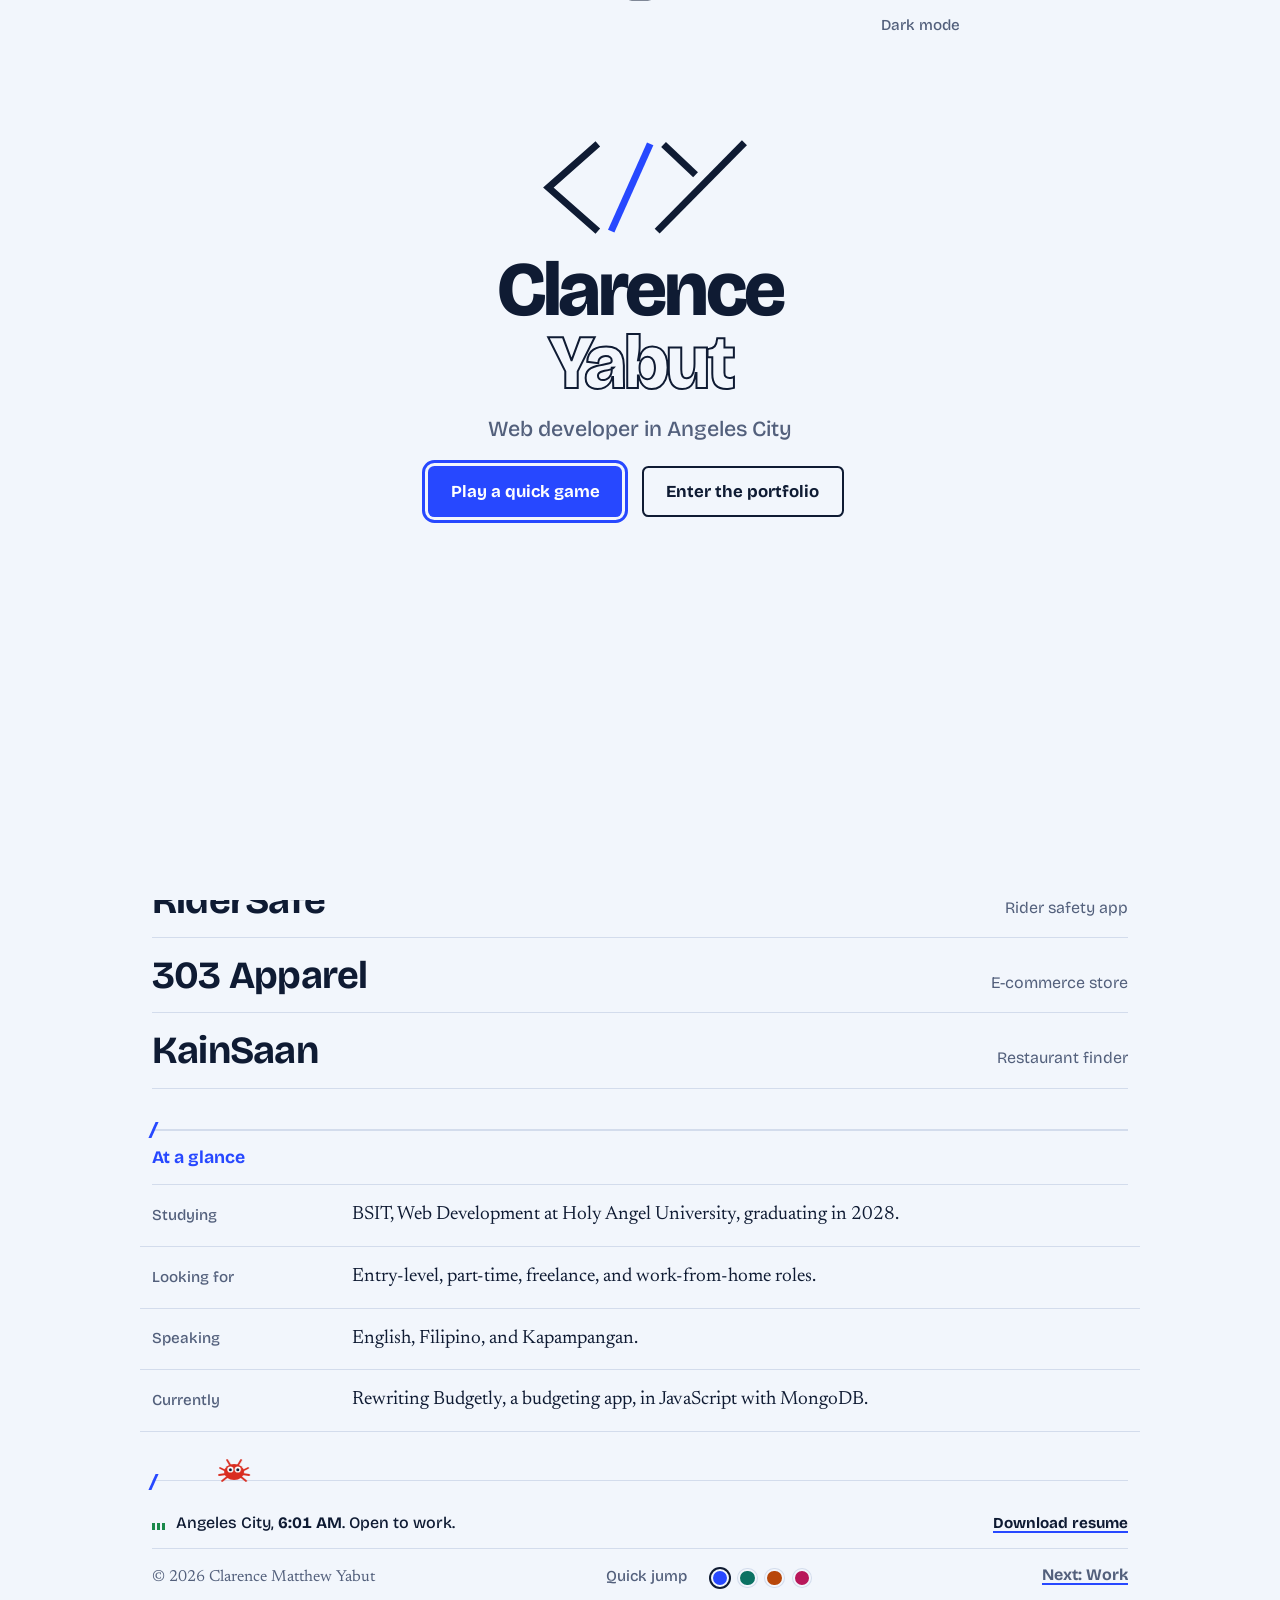
==== commit 78a7528f: "Visual updates and decluttered." ====
--- a/portfolio-site/index.html
+++ b/portfolio-site/index.html
@@ -24,14 +24,24 @@
 <link rel="stylesheet" href="css/styles.css">
 </head>
 <body>
-<div id="game" role="dialog" aria-modal="true" aria-labelledby="gtitle">
+<div id="game" class="intro-on" role="dialog" aria-modal="true" aria-labelledby="ititle">
   <noscript><style>#game{display:none}</style></noscript>
   <div class="gtop"><button class="pill" type="button" id="gskip">Skip to portfolio</button><button class="pill" type="button" data-theme-toggle>Dark mode</button></div>
-  <h1 id="gtitle">Compile the portfolio</h1>
-  <p id="gmsg">Catch 10 closing tags to build the page, and dodge the bugs. Move with your mouse, your finger, or the arrow keys.</p>
-  <button class="cta" type="button" id="gstart">Start</button>
-  <canvas id="gcv" aria-hidden="true"></canvas>
-  <p id="ghud">Built 0 of 10. Lives: ●●●</p>
+  <section id="intro">
+    <svg class="intro-logo" viewBox="125 200 385 180" fill="none" stroke-width="12" stroke-linecap="butt" stroke-linejoin="miter" aria-hidden="true"><path pathLength="1" d="M245 217 L160 292 L245 367" stroke="currentColor"/><path pathLength="1" d="M335 217 L268 367" stroke="var(--accent)"/><path pathLength="1" d="M358 218 L413 270" stroke="currentColor"/><path pathLength="1" d="M497 215 L347 367" stroke="currentColor"/></svg>
+    <h1 class="iname" id="ititle">Clarence <span>Yabut</span></h1>
+    <p class="intro-role">Web developer in Angeles City</p>
+    <div class="intro-actions"><button class="cta" type="button" id="iplay">Play a quick game</button><button class="cta alt" type="button" id="ienter">Enter the portfolio</button></div>
+    <p class="intro-hint" id="ihint" hidden>Win the game and my playlist starts playing.</p>
+  </section>
+  <section id="gpanel" hidden>
+    <h1 id="gtitle">Compile the portfolio</h1>
+    <p id="gmsg">Close the document: catch closing tags, dodge the bugs.</p>
+    <button class="cta" type="button" id="gstart" hidden>Try again</button>
+    <canvas id="gcv" aria-hidden="true"></canvas>
+    <div class="grow"><div class="gpage" id="gpage" aria-hidden="true"><i class="b"></i><i class="b"></i><i class="b"></i><i class="b"></i><i class="b"></i><i class="b"></i><i class="b"></i><i class="b"></i><i class="b"></i><i class="b"></i></div><p id="ghud">Compiled 0 of 10. Lives: ●●●</p></div>
+    <p class="sr" id="glive" aria-live="polite"></p>
+  </section>
 </div>
 <div id="lb" role="dialog" aria-modal="true" aria-label="Enlarged image" hidden><img alt=""><button class="pill" type="button" id="lbx">Close</button></div>
 <div id="player" role="group" aria-label="Music player" hidden>
@@ -117,12 +127,12 @@
       <article class="project">
         <div><h3>303 Apparel</h3><p class="meta">Group project with five classmates, led by me. HTML, CSS, JavaScript, Node.js, Express, and MongoDB.</p><button class="zoom" type="button" aria-label="View the 303 Apparel logo larger"><img class="thumb sq" src="assets/img/303-apparel-logo.jpg" alt="303 Apparel logo: a cream square frame with the brand name in bold type on navy" width="640" height="640" loading="lazy"></button></div>
         <div><p>A full-stack apparel store with a product catalog, search and filters, a cart and checkout, promo codes, and an admin dashboard for managing products, customers, and messages. It’s a demo store built for class, so nothing is actually sold.</p><a href="#apparel-303" aria-label="Read the 303 Apparel case study">Read the case study</a>&emsp;<a href="https://three03apparel-store.onrender.com/index.html" target="_blank" rel="noopener" aria-label="303 Apparel live demo">Live demo</a>&emsp;<a href="https://github.com/thebeancheese/303apparel-store" target="_blank" rel="noopener" aria-label="303 Apparel on GitHub">GitHub</a>
-          <div class="strip-wrap"><div class="strip" tabindex="0" role="group" aria-label="303 Apparel screenshots"><button class="zoom" type="button" aria-label="View larger: Home page"><img src="assets/img/case/a303-hero.jpg" alt="303 Apparel home page with the headline Stay Ahead of the Trend" loading="lazy" decoding="async"></button><button class="zoom" type="button" aria-label="View larger: Products page"><img src="assets/img/case/a303-products.jpg" alt="The 303 Apparel products page with search, sorting, and category filters" loading="lazy" decoding="async"></button><button class="zoom" type="button" aria-label="View larger: Campaign page"><img src="assets/img/case/a303-campaign.jpg" alt="The Cop the Drop social media campaign page" loading="lazy" decoding="async"></button><button class="zoom" type="button" aria-label="View larger: Staff dashboard"><img src="assets/img/case/a303-admin.jpg" alt="The 303 Apparel staff dashboard" loading="lazy" decoding="async"></button></div><div class="strip-ctl"><button class="pill" type="button" data-strip="-1">Previous</button><button class="pill" type="button" data-strip="1">Next</button></div></div></div>
+          <details class="shots-d"><summary>Screenshots</summary><div class="strip-wrap"><div class="strip" tabindex="0" role="group" aria-label="303 Apparel screenshots"><button class="zoom" type="button" aria-label="View larger: Home page"><img src="assets/img/case/a303-hero.jpg" alt="303 Apparel home page with the headline Stay Ahead of the Trend" loading="lazy" decoding="async"></button><button class="zoom" type="button" aria-label="View larger: Products page"><img src="assets/img/case/a303-products.jpg" alt="The 303 Apparel products page with search, sorting, and category filters" loading="lazy" decoding="async"></button><button class="zoom" type="button" aria-label="View larger: Campaign page"><img src="assets/img/case/a303-campaign.jpg" alt="The Cop the Drop social media campaign page" loading="lazy" decoding="async"></button><button class="zoom" type="button" aria-label="View larger: Staff dashboard"><img src="assets/img/case/a303-admin.jpg" alt="The 303 Apparel staff dashboard" loading="lazy" decoding="async"></button></div><div class="strip-ctl"><button class="pill" type="button" data-strip="-1">Previous</button><button class="pill" type="button" data-strip="1">Next</button></div></div></details></div>
       </article>
       <article class="project">
         <div><h3>KainSaan</h3><p class="meta">Group project with two classmates, led by me. Express and MongoDB, deployed on Render.</p><button class="zoom" type="button" aria-label="View the KainSaan logo larger"><img class="thumb sq" src="assets/img/kainsaan-logo.jpg" alt="KainSaan logo: a red map pin with a small yellow jeepney on top, on teal" width="640" height="640" loading="lazy"></button></div>
         <div><p>A restaurant finder that helps people decide where to eat. Visitors browse restaurants and cuisines, and there’s an admin page for the data.</p><a href="#kainsaan" aria-label="Read the KainSaan case study">Read the case study</a>&emsp;<a href="https://kainsaan.onrender.com/" target="_blank" rel="noopener" aria-label="KainSaan live site">Live site</a>
-          <div class="strip-wrap"><div class="strip" tabindex="0" role="group" aria-label="KainSaan screenshots"><button class="zoom" type="button" aria-label="View larger: Home page"><img src="assets/img/case/ks-home.jpg" alt="The KainSaan home page with a red map pin button" loading="lazy" decoding="async"></button><button class="zoom" type="button" aria-label="View larger: Restaurants page"><img src="assets/img/case/ks-restaurants.jpg" alt="The KainSaan restaurants page with search, filter, and sorting" loading="lazy" decoding="async"></button><button class="zoom" type="button" aria-label="View larger: Add restaurant form"><img src="assets/img/case/ks-add.jpg" alt="The add restaurant form on the admin page" loading="lazy" decoding="async"></button><button class="zoom" type="button" aria-label="View larger: Database in MongoDB Compass"><img src="assets/img/case/ks-database.jpg" alt="MongoDB Compass showing the restaurants collection" loading="lazy" decoding="async"></button></div><div class="strip-ctl"><button class="pill" type="button" data-strip="-1">Previous</button><button class="pill" type="button" data-strip="1">Next</button></div></div></div>
+          <details class="shots-d"><summary>Screenshots</summary><div class="strip-wrap"><div class="strip" tabindex="0" role="group" aria-label="KainSaan screenshots"><button class="zoom" type="button" aria-label="View larger: Home page"><img src="assets/img/case/ks-home.jpg" alt="The KainSaan home page with a red map pin button" loading="lazy" decoding="async"></button><button class="zoom" type="button" aria-label="View larger: Restaurants page"><img src="assets/img/case/ks-restaurants.jpg" alt="The KainSaan restaurants page with search, filter, and sorting" loading="lazy" decoding="async"></button><button class="zoom" type="button" aria-label="View larger: Add restaurant form"><img src="assets/img/case/ks-add.jpg" alt="The add restaurant form on the admin page" loading="lazy" decoding="async"></button><button class="zoom" type="button" aria-label="View larger: Database in MongoDB Compass"><img src="assets/img/case/ks-database.jpg" alt="MongoDB Compass showing the restaurants collection" loading="lazy" decoding="async"></button></div><div class="strip-ctl"><button class="pill" type="button" data-strip="-1">Previous</button><button class="pill" type="button" data-strip="1">Next</button></div></div></details></div>
       </article>
       <article class="project">
         <div><h3>Coursework projects</h3><p class="meta">HTML, CSS, JavaScript, PHP, Java, Python, SQL, MongoDB</p></div>
@@ -281,9 +291,9 @@
   </main>
 
   <footer><div class="pet" id="pet" aria-hidden="true"><div class="bubble"></div><div class="pw"><svg viewBox="0 0 34 26" width="34" height="26"><g fill="none" stroke="var(--sos)" stroke-width="1.8" stroke-linecap="round"><g class="lg lg1"><path d="M9 14 L3 11 M9 17 L2 18 M10 20 L5 24"/><path d="M25 14 L31 11 M25 17 L32 18 M24 20 L29 24"/></g><path d="M13 8 L10 3 M21 8 L24 3"/></g><ellipse cx="17" cy="15" rx="10" ry="8" fill="var(--sos)"/><circle class="peye" cx="13.3" cy="12.5" r="3.1" fill="#fff"/><circle class="peye" cx="20.7" cy="12.5" r="3.1" fill="#fff"/><circle class="ppup" cx="13.3" cy="12.8" r="1.5" fill="#0f1b33"/><circle class="ppup" cx="20.7" cy="12.8" r="1.5" fill="#0f1b33"/></svg></div></div><div class="now"><span class="bars" aria-hidden="true"><i></i><i></i><i></i></span><span>Angeles City, <b id="clock2">–</b>. Open to work.</span><a class="dl" href="assets/Clarence-Yabut-Resume.pdf" download data-deploy-only>Download resume</a></div><span>© 2026 Clarence Matthew Yabut</span><div class="tools">
-      <button class="pill" id="eyeBtn" type="button" aria-pressed="true">Eyes on</button>
-      <button class="pill" id="inspect" type="button" aria-pressed="false">Show page structure</button><button class="pill" id="kbtn" type="button">Quick jump</button><button class="pill" id="khelp" type="button">Shortcuts</button><span class="swatches" role="group" aria-label="Accent color"><button class="accsw" type="button" data-accent="blue" style="--c:#2748ff" aria-label="Blue accent" aria-pressed="false"></button><button class="accsw" type="button" data-accent="teal" style="--c:#0b7263" aria-label="Teal accent" aria-pressed="false"></button><button class="accsw" type="button" data-accent="orange" style="--c:#b8470a" aria-label="Orange accent" aria-pressed="false"></button><button class="accsw" type="button" data-accent="pink" style="--c:#b8175a" aria-label="Pink accent" aria-pressed="false"></button></span>
-    </div><a id="next" href="#work">Next: Work</a></footer>
+      
+      <button class="pill" id="kbtn" type="button">Quick jump</button><span class="swatches" role="group" aria-label="Accent color"><button class="accsw" type="button" data-accent="blue" style="--c:#2748ff" aria-label="Blue accent" aria-pressed="false"></button><button class="accsw" type="button" data-accent="teal" style="--c:#0b7263" aria-label="Teal accent" aria-pressed="false"></button><button class="accsw" type="button" data-accent="orange" style="--c:#b8470a" aria-label="Orange accent" aria-pressed="false"></button><button class="accsw" type="button" data-accent="pink" style="--c:#b8175a" aria-label="Pink accent" aria-pressed="false"></button></span>
+    </div><div class="off" hidden><button class="pill" id="eyeBtn" type="button" aria-pressed="true">Eyes on</button><button class="pill" id="inspect" type="button" aria-pressed="false">Show page structure</button><button class="pill" id="khelp" type="button">Shortcuts</button></div><a id="next" href="#work">Next: Work</a></footer>
 </div>
 <script src="js/main.js"></script>
 </body>
--- a/portfolio-site/css/styles.css
+++ b/portfolio-site/css/styles.css
@@ -442,3 +442,59 @@
 .sc-dots{display:inline-flex;gap:.4rem}
 .sc-dots i{width:.75rem;height:.75rem;border-radius:50%;border:2px solid var(--line)}
 .sc-dots i.on{background:var(--accent);border-color:var(--accent)}
+/* player follows the light or dark theme and the chosen accent color */
+#player{--pbg:#fff;background:var(--pbg);color:var(--ink)}
+:root[data-theme="dark"] #player{--pbg:var(--tint)}
+#pp{background:var(--accent);color:var(--on-accent)}
+.pbars i{background:var(--accent)}
+#pprev,#pnext,#pmute{color:var(--ink)}
+#pprev:hover,#pnext:hover,#pmute:hover{background:color-mix(in srgb,var(--accent) 16%,transparent)}
+.ptoggle{background:color-mix(in srgb,var(--accent) 15%,transparent);color:var(--accent)}
+.pgrip{color:var(--muted)}
+.pgrip:hover{color:var(--accent)}
+.pseekrow{color:var(--muted)}
+.pseekrow input,.pvolrow input{accent-color:var(--accent)}
+@media (prefers-reduced-motion:no-preference){#player.nudge{animation:pnudge 1s ease-in-out 3}@keyframes pnudge{0%,100%{transform:scale(1)}50%{transform:scale(1.07)}}}
+/* ---- opening screen and game ---- */
+#game.intro-on #gskip{visibility:hidden}
+#game section{display:flex;flex-direction:column;align-items:center;gap:1rem;width:100%}
+#game section[hidden]{display:none}
+#intro{margin-top:min(9vh,5rem);text-align:center;gap:1.1rem}
+.intro-logo{width:min(56vw,14rem);height:auto;color:var(--ink)}
+.intro-logo path{stroke-dasharray:1;stroke-dashoffset:1;animation:draw 1s ease-out forwards}
+.intro-logo path:nth-child(2){animation-delay:.2s}.intro-logo path:nth-child(3){animation-delay:.4s}.intro-logo path:nth-child(4){animation-delay:.5s}
+#game .iname{font:800 clamp(2.8rem,10vw,4.8rem)/.95 var(--display);letter-spacing:-.045em;margin:0;text-align:center}
+#game .iname span{display:block;color:transparent;-webkit-text-stroke:2px var(--ink)}
+.intro-role{margin:0;font:500 clamp(1.05rem,2.6vw,1.35rem) var(--display);color:var(--muted)}
+.intro-actions{display:flex;gap:.75rem;flex-wrap:wrap;justify-content:center;margin-top:.5rem}
+.intro-hint{margin:.2rem 0 0;font:500 .95rem var(--display);color:var(--muted)}
+.gbar{width:min(640px,calc(100vw - 2rem));height:.5rem;background:var(--tint);border-radius:.25rem;overflow:hidden}
+.gbar i{display:block;height:100%;width:0;background:var(--accent);border-radius:.25rem;transition:width .25s ease}
+@keyframes fadeup{from{opacity:0;transform:translateY(8px)}}
+@media (prefers-reduced-motion:no-preference){#game .iname{animation:fadeup .6s ease-out .7s backwards}.intro-role{animation:fadeup .5s ease-out .95s backwards}.intro-actions{animation:fadeup .5s ease-out 1.1s backwards}.intro-hint{animation:fadeup .5s ease-out 1.25s backwards}}
+@media (prefers-reduced-motion:reduce){.intro-logo path{animation:none;stroke-dashoffset:0}}
+/* ---- tidy-up ---- */
+.shots-d{margin-top:1rem}
+.shots-d summary{cursor:pointer;display:inline-flex;align-items:center;gap:.5rem;font:600 .95rem var(--display);color:var(--ink);list-style:none;padding:.15rem 0}
+.shots-d summary::-webkit-details-marker{display:none}
+.shots-d summary::before{content:"";width:.5rem;height:.5rem;border-right:2px solid var(--accent);border-bottom:2px solid var(--accent);transform:rotate(-45deg);transition:transform .2s}
+.shots-d[open] summary::before{transform:rotate(45deg)}
+.shots-d .strip-wrap{margin-top:.6rem}
+@media (hover:none){.strip-ctl{display:none}}
+.pico{width:clamp(3rem,8vw,5rem)}
+@media (max-width:640px){
+  #player:not(.exp) .ptitle{display:none}
+  header.top nav{flex-wrap:nowrap;overflow-x:auto;white-space:nowrap;scrollbar-width:none;padding:4px 2px;margin:-4px -2px;-webkit-mask-image:linear-gradient(to right,#000 86%,transparent);mask-image:linear-gradient(to right,#000 86%,transparent)}
+  header.top nav::-webkit-scrollbar{display:none}
+}
+/* ---- game: the page you are building ---- */
+.grow{display:flex;align-items:center;gap:1.1rem;width:min(640px,calc(100vw - 2rem))}
+.grow #ghud{margin:0;text-align:left;flex:1}
+.gpage{flex:none;width:9.5rem;height:6.2rem;display:grid;grid-template-columns:repeat(6,1fr);grid-template-rows:repeat(7,1fr);gap:3px;padding:6px;border:2px solid var(--line);border-radius:.4rem;background:var(--paper);transition:box-shadow .4s,border-color .4s}
+.gpage .b{border:1.5px dashed var(--line);border-radius:2px;transition:background .25s,border-color .25s}
+.gpage .b:nth-child(1){grid-area:1/1/2/2}.gpage .b:nth-child(2){grid-area:1/3/2/7}.gpage .b:nth-child(3){grid-area:2/1/3/5}.gpage .b:nth-child(4){grid-area:3/1/4/4}.gpage .b:nth-child(5){grid-area:4/1/5/3}
+.gpage .b:nth-child(6){grid-area:2/5/5/7}.gpage .b:nth-child(7){grid-area:5/1/7/3}.gpage .b:nth-child(8){grid-area:5/3/7/5}.gpage .b:nth-child(9){grid-area:5/5/7/7}.gpage .b:nth-child(10){grid-area:7/1/8/7}
+.gpage .b.on{background:var(--accent);border:1.5px solid var(--accent)}
+.gpage.done{border-color:var(--accent);box-shadow:0 0 0 3px color-mix(in srgb,var(--accent) 25%,transparent),0 0 22px color-mix(in srgb,var(--accent) 45%,transparent)}
+@media (prefers-reduced-motion:no-preference){.gpage .b.pop{animation:bpop .4s ease-out}@keyframes bpop{0%{transform:scale(.5);opacity:.3}60%{transform:scale(1.15)}100%{transform:scale(1)}}}
+.shots-d.closing summary::before{transform:rotate(-45deg)}
